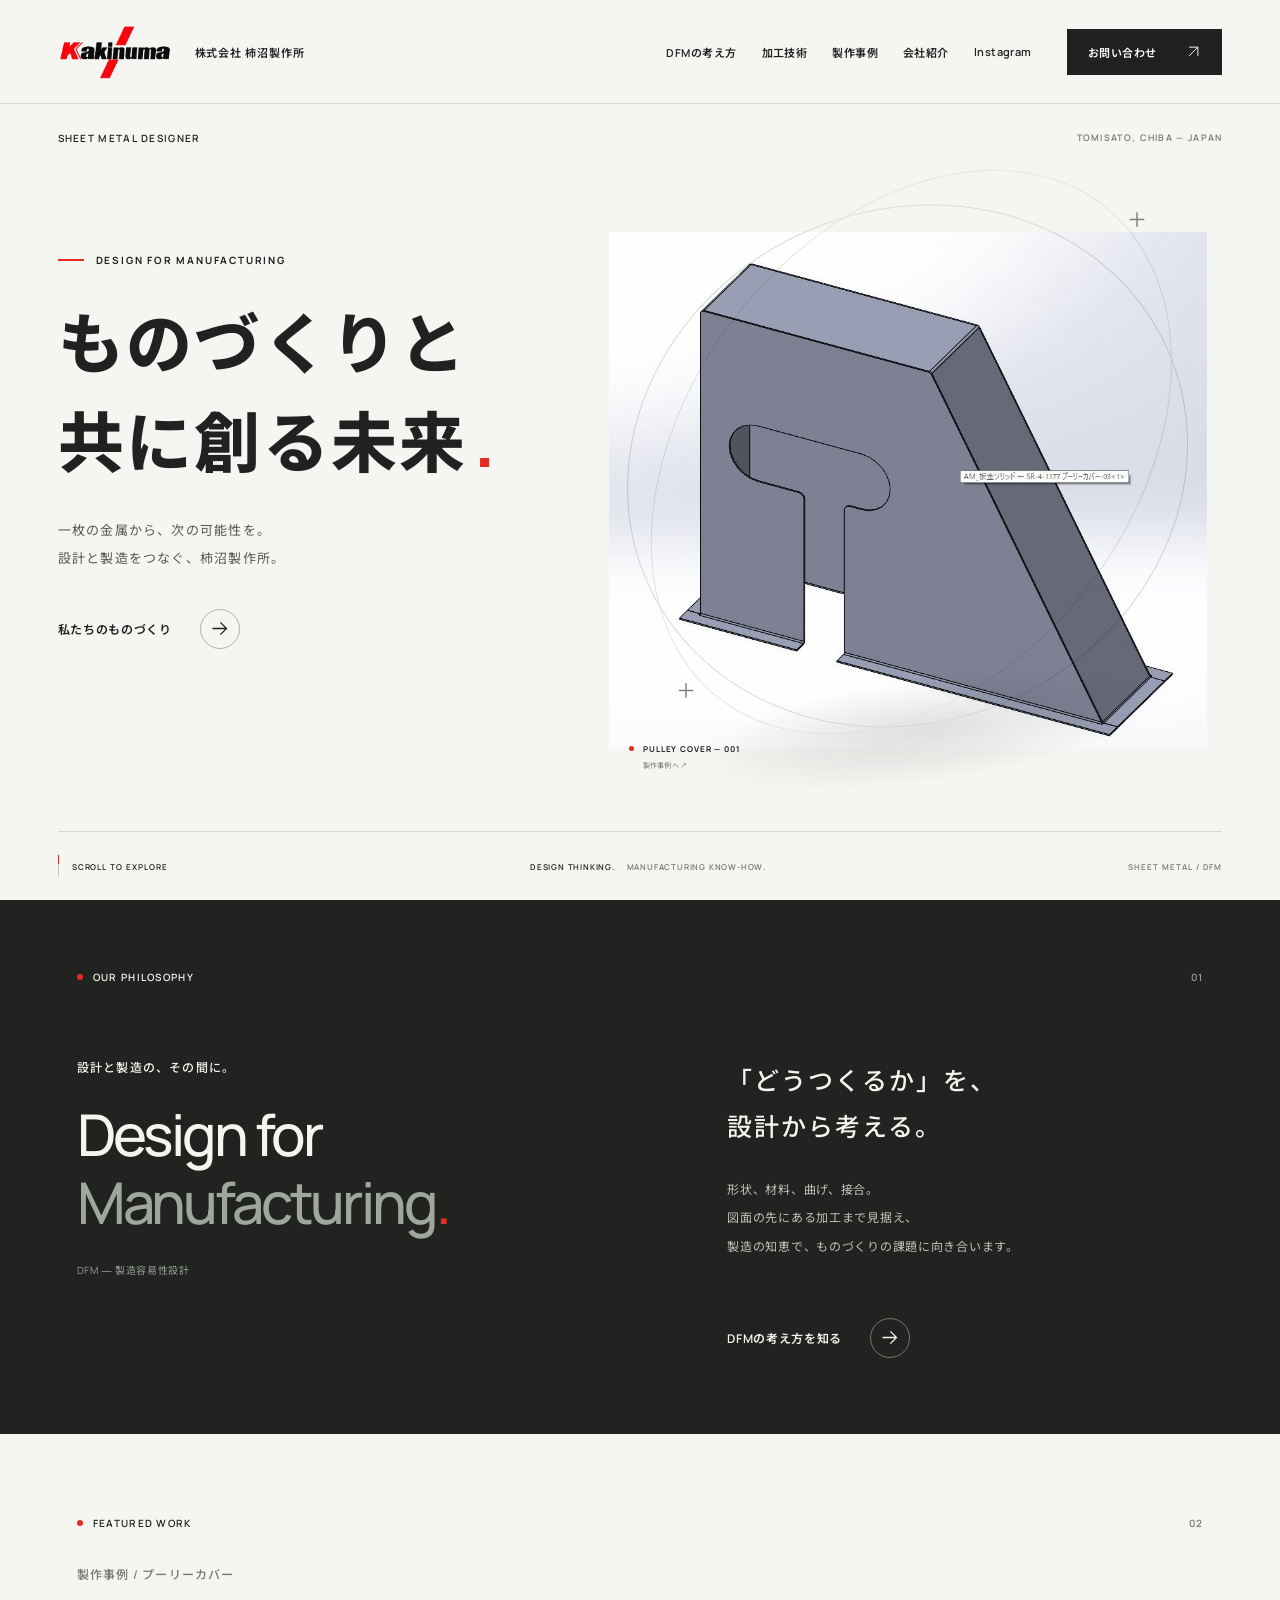
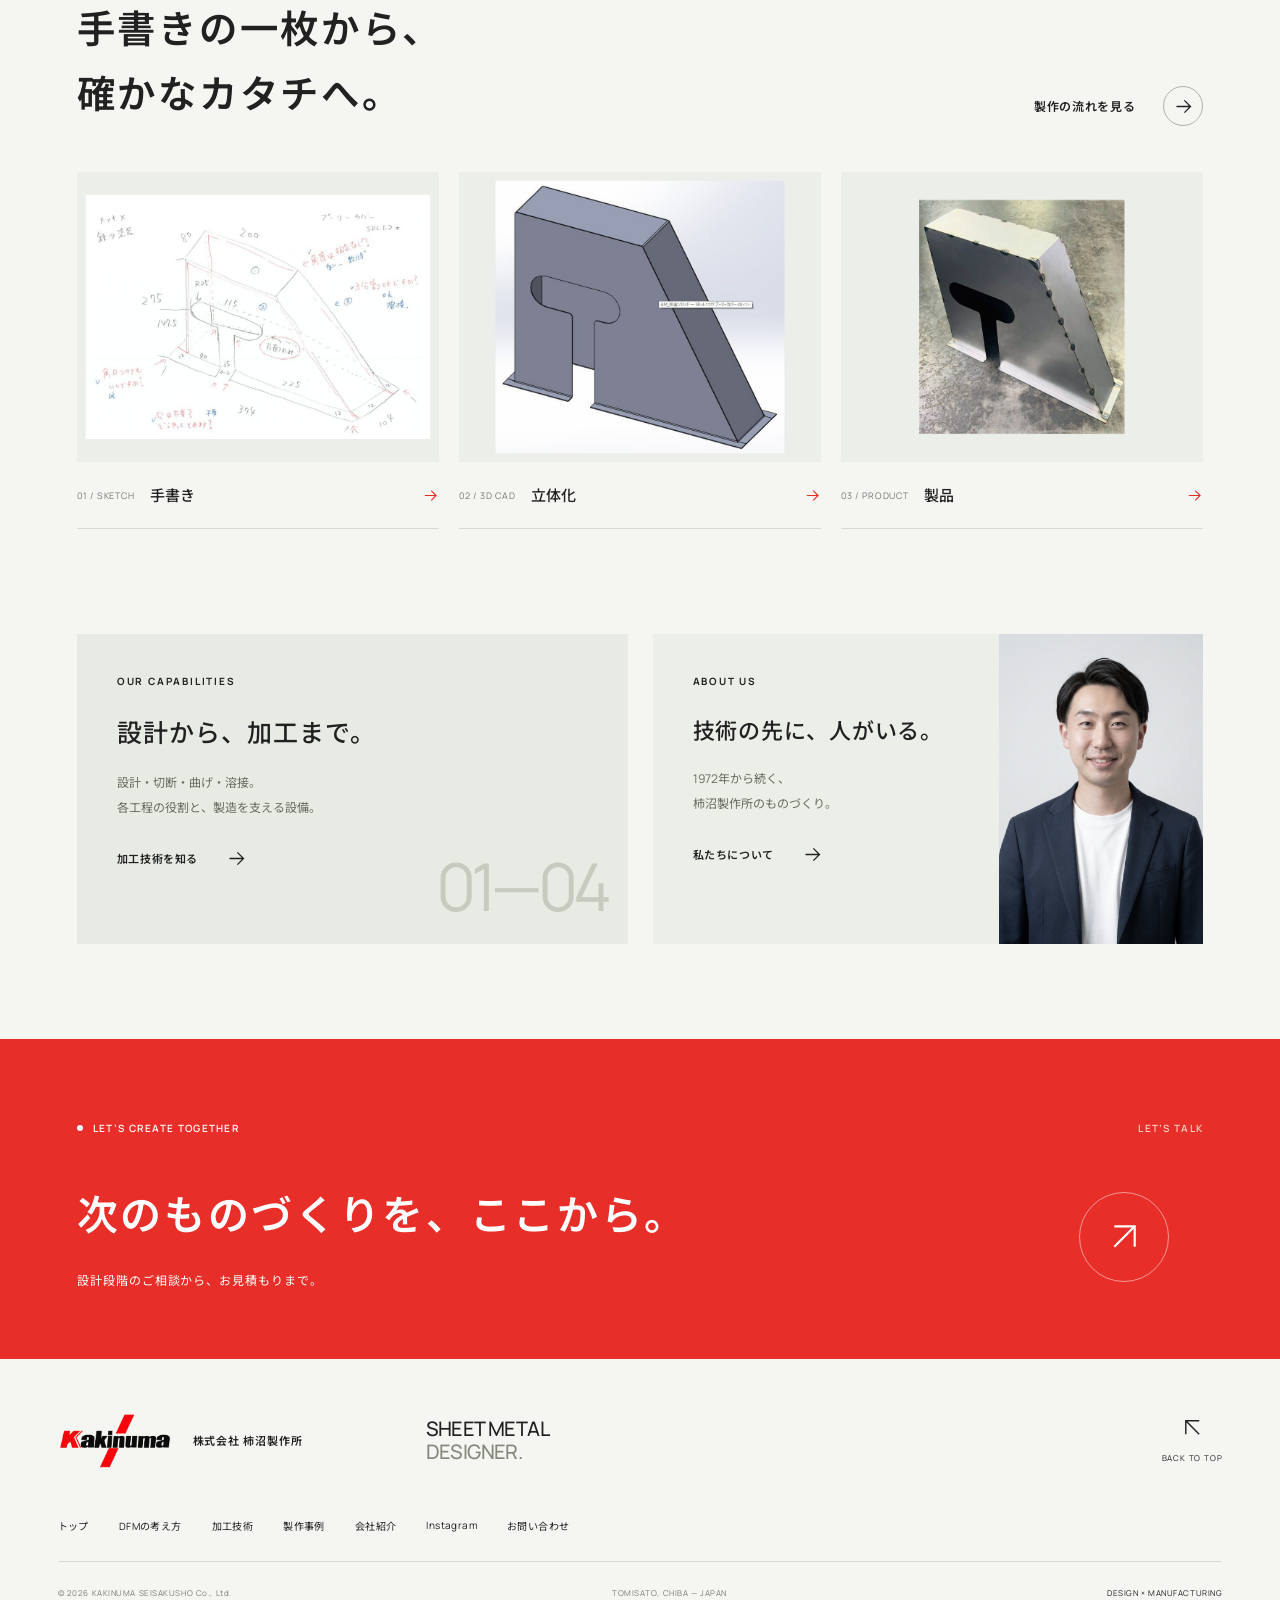
==== index.html @ 83373266 "柿沼製作所 コーポレートサイト 初版（kakinumass.com） Co-Authored-By: Claude Sonnet 5.5 <noreply@anthropic.com>" ====
<!DOCTYPE html><html lang="ja"><head><meta charset="UTF-8"/><meta name="viewport" content="width=device-width, initial-scale=1.0"/><meta name="theme-color" content="#f5f5f2"/><title>株式会社柿沼製作所 | Sheet Metal Designer</title><meta name="description" content="ものづくりと共に創る未来。設計と製造をつなぐ、千葉県富里市の柿沼製作所。DFMの考え方から加工技術、プーリーカバーの製作事例まで。"/><meta property="og:title" content="株式会社柿沼製作所 | Sheet Metal Designer"/><meta property="og:description" content="ものづくりと共に創る未来。設計と製造をつなぐ、千葉県富里市の柿沼製作所。DFMの考え方から加工技術、プーリーカバーの製作事例まで。"/><meta property="og:type" content="website"/><meta property="og:locale" content="ja_JP"/><link rel="icon" type="image/svg+xml" href="/static/favicon.svg"/><link rel="preconnect" href="https://fonts.googleapis.com"/><link rel="preconnect" href="https://fonts.gstatic.com" crossorigin="anonymous"/><link href="https://fonts.googleapis.com/css2?family=Manrope:wght@400;500;600;700;800&amp;family=Noto+Sans+JP:wght@400;500;600;700;800;900&amp;display=swap" rel="stylesheet"/><link href="/static/style.css" rel="stylesheet"/><link rel="canonical" href="https://kakinumass.com/"/><meta property="og:url" content="https://kakinumass.com/"/><meta property="og:image" content="https://kakinumass.com/static/pulley-product-card.jpg"/><meta property="og:site_name" content="株式会社柿沼製作所"/><script type="application/ld+json">{"@context":"https://schema.org","@type":"Organization","name":"株式会社柿沼製作所","url":"https://kakinumass.com/","logo":"https://kakinumass.com/static/kakinuma-logo.png","foundingDate":"1972-09","telephone":"+81-476-93-3730","email":"contact@kakinumass.co.jp","address":{"@type":"PostalAddress","postalCode":"286-0212","addressRegion":"千葉県","addressLocality":"富里市","streetAddress":"十倉302-42","addressCountry":"JP"},"sameAs":["https://www.instagram.com/kakinumass/"]}</script></head><body><a class="skip-link" href="#main">本文へスキップ</a><header id="site-header" class="site-header"><a href="/" class="brand" aria-label="柿沼製作所 トップ"><img src="/static/kakinuma-logo.png" alt="Kakinuma" width="717" height="348"/><span>株式会社 柿沼製作所</span></a><nav id="main-navigation" aria-label="メインナビゲーション"><a href="/dfm">DFMの考え方</a><a href="/technology">加工技術</a><a href="/works">製作事例</a><a href="/about">会社紹介</a><a href="/instagram">Instagram</a><a href="/contact" class="nav-contact">お問い合わせ<svg viewBox="0 0 24 24" fill="none" aria-hidden="true"><path d="M5 19 19 5M5 5h14v14" stroke="currentColor" stroke-width="1.5"></path></svg></a></nav><button id="menu-toggle" class="menu-toggle" aria-label="メニューを開く" aria-expanded="false" aria-controls="main-navigation"><span></span><span></span></button></header><main id="main"><section id="hero" class="hero" aria-labelledby="hero-title"><div class="hero-topline"><span>SHEET METAL DESIGNER</span><span>TOMISATO, CHIBA — JAPAN</span></div><div class="hero-copy"><p class="eyebrow"><span class="red-line"></span>DESIGN FOR MANUFACTURING</p><h1 id="hero-title">ものづくりと<br/>共に創る<span class="future-word">未来<span class="red-period">.</span></span></h1><p class="hero-description">一枚の金属から、次の可能性を。<br/>設計と製造をつなぐ、柿沼製作所。</p><a class="text-link" href="/dfm">私たちのものづくり<span class="circle-arrow"><svg viewBox="0 0 24 24" fill="none" aria-hidden="true"><path d="M4 12h16M13 5l7 7-7 7" stroke="currentColor" stroke-width="1.5"></path></svg></span></a></div><div id="sculpture-stage" class="sculpture-stage pulley-stage"><div class="orbit orbit-one"></div><div class="orbit orbit-two"></div><span class="technical-mark mark-top">＋</span><span class="technical-mark mark-bottom">＋</span><div class="sculpture-fallback" aria-hidden="true"><img src="/static/pulley-cad.jpg" alt=""/></div><div id="metal-canvas" role="img" aria-label="提供されたプーリーカバーの資料をもとに形状を再現したWeb表示用3Dモデル。製造用CADではありません。"></div><a href="/works" class="model-label"><span class="red-dot"></span><span>PULLEY COVER — 001<br/><small>製作事例へ ↗</small></span></a><div class="model-controls" role="group" aria-label="モデルの表示切り替え"><button type="button" id="view-auto" class="active" aria-pressed="true" aria-label="スクロール連動表示に戻す">AUTO</button><button type="button" id="view-form" class="active" aria-pressed="true">FORM</button><button type="button" id="view-structure" aria-pressed="false">STRUCTURE</button><button type="button" id="motion-toggle" aria-label="アニメーションを停止" aria-pressed="false">Ⅱ</button></div></div><div class="hero-bottom"><a href="#philosophy" class="scroll-cue"><span class="scroll-line"></span>SCROLL TO EXPLORE</a><p>DESIGN THINKING. <span>MANUFACTURING KNOW-HOW.</span></p><span class="hero-index">SHEET METAL / DFM</span></div></section><section id="philosophy" class="philosophy section-space home-philosophy"><p class="section-label"><span class="red-dot"></span>OUR PHILOSOPHY<span class="section-number">01</span></p><div class="philosophy-grid"><div><p class="section-kicker">設計と製造の、その間に。</p><h2>Design for<br/><span>Manufacturing</span><span class="red-period">.</span></h2><p class="dfm-caption">DFM ― 製造容易性設計</p></div><div class="philosophy-copy"><h3>「どうつくるか」を、<br/>設計から考える。</h3><p>形状、材料、曲げ、接合。<br/>図面の先にある加工まで見据え、<br/>製造の知恵で、ものづくりの課題に向き合います。</p><a class="text-link" href="/dfm">DFMの考え方を知る<span class="circle-arrow"><svg viewBox="0 0 24 24" fill="none" aria-hidden="true"><path d="M4 12h16M13 5l7 7-7 7" stroke="currentColor" stroke-width="1.5"></path></svg></span></a></div></div></section><section class="section-space home-case"><p class="section-label"><span class="red-dot"></span>FEATURED WORK<span class="section-number">02</span></p><div class="section-heading"><div><p class="section-kicker">製作事例 / プーリーカバー</p><h2>手書きの一枚から、<br/>確かなカタチへ。</h2></div><a class="text-link" href="/works">製作の流れを見る<span class="circle-arrow"><svg viewBox="0 0 24 24" fill="none" aria-hidden="true"><path d="M4 12h16M13 5l7 7-7 7" stroke="currentColor" stroke-width="1.5"></path></svg></span></a></div><a href="/works" class="case-triptych" aria-label="プーリーカバーの製作事例を見る"><figure><div class="triptych-image sketch"><img src="/static/pulley-sketch-card.jpg" alt="プーリーカバーの手書き・全体像" width="1000" height="800" loading="lazy"/></div><figcaption><span>01 / SKETCH</span><strong>手書き</strong><svg viewBox="0 0 24 24" fill="none" aria-hidden="true"><path d="M4 12h16M13 5l7 7-7 7" stroke="currentColor" stroke-width="1.5"></path></svg></figcaption></figure><figure><div class="triptych-image cad"><img src="/static/pulley-cad-card.jpg" alt="プーリーカバーの立体化・全体像" width="1000" height="800" loading="lazy"/></div><figcaption><span>02 / 3D CAD</span><strong>立体化</strong><svg viewBox="0 0 24 24" fill="none" aria-hidden="true"><path d="M4 12h16M13 5l7 7-7 7" stroke="currentColor" stroke-width="1.5"></path></svg></figcaption></figure><figure><div class="triptych-image product"><img src="/static/pulley-product-card.jpg" alt="プーリーカバーの製品・全体像" width="1000" height="800" loading="lazy"/></div><figcaption><span>03 / PRODUCT</span><strong>製品</strong><svg viewBox="0 0 24 24" fill="none" aria-hidden="true"><path d="M4 12h16M13 5l7 7-7 7" stroke="currentColor" stroke-width="1.5"></path></svg></figcaption></figure></a></section><section class="home-directory section-space"><a href="/technology" class="directory-card"><p class="eyebrow">OUR CAPABILITIES</p><h2>設計から、加工まで。</h2><p>設計・切断・曲げ・溶接。<br/>各工程の役割と、製造を支える設備。</p><span class="text-link">加工技術を知る<svg viewBox="0 0 24 24" fill="none" aria-hidden="true"><path d="M4 12h16M13 5l7 7-7 7" stroke="currentColor" stroke-width="1.5"></path></svg></span><span class="directory-number">01—04</span></a><a href="/about" class="directory-card company-directory"><div><p class="eyebrow">ABOUT US</p><h2>技術の先に、人がいる。</h2><p>1972年から続く、<br/>柿沼製作所のものづくり。</p><span class="text-link">私たちについて<svg viewBox="0 0 24 24" fill="none" aria-hidden="true"><path d="M4 12h16M13 5l7 7-7 7" stroke="currentColor" stroke-width="1.5"></path></svg></span></div><img src="/static/president.jpg" alt="代表取締役 柿沼一成" loading="lazy"/></a></section><section class="contact compact-contact section-space"><p class="section-label"><span class="red-dot"></span>LET’S CREATE TOGETHER<span class="section-number">LET’S TALK</span></p><div class="contact-heading"><div><h2>次のものづくりを、ここから。</h2><p>設計段階のご相談から、お見積もりまで。</p></div><a href="/contact" class="contact-arrow" aria-label="お問い合わせページへ"><svg viewBox="0 0 24 24" fill="none" aria-hidden="true"><path d="M5 19 19 5M5 5h14v14" stroke="currentColor" stroke-width="1.5"></path></svg></a></div></section></main><footer class="site-footer"><div class="footer-top"><a href="/" class="brand footer-brand" aria-label="柿沼製作所 トップ"><img src="/static/kakinuma-logo.png" alt="Kakinuma" width="717" height="348"/><span>株式会社 柿沼製作所</span></a><p>SHEET METAL<br/><strong>DESIGNER.</strong></p><a href="#site-header" class="back-top" aria-label="ページの先頭へ"><svg viewBox="0 0 24 24" fill="none" aria-hidden="true"><path d="M5 19 19 5M5 5h14v14" stroke="currentColor" stroke-width="1.5"></path></svg>BACK TO TOP</a></div><nav class="footer-nav" aria-label="フッターナビゲーション"><a href="/">トップ</a><a href="/dfm">DFMの考え方</a><a href="/technology">加工技術</a><a href="/works">製作事例</a><a href="/about">会社紹介</a><a href="/instagram">Instagram</a><a href="/contact">お問い合わせ</a></nav><div class="footer-bottom"><span>© 2026 KAKINUMA SEISAKUSHO Co., Ltd.</span><span>TOMISATO, CHIBA — JAPAN</span><span>DESIGN × MANUFACTURING</span></div></footer><script src="/static/app.js" defer=""></script><script type="module" src="/static/sculpture.js"></script></body></html>
---- static/style.css ----
/* Kakinuma — design meets manufacturing. Shared styles and page layouts. */
:root{--paper:#f5f5f2;--ink:#202120;--muted:#757773;--red:#e62b25;--line:#d8d9d4;--font-en:'Manrope',Arial,sans-serif;--font-jp:'Noto Sans JP',sans-serif}*{box-sizing:border-box}html{scroll-behavior:smooth;scroll-padding-top:104px}body{margin:0;background:var(--paper);color:var(--ink);font-family:var(--font-en),var(--font-jp);-webkit-font-smoothing:antialiased}button,a{-webkit-tap-highlight-color:transparent}a{color:inherit;text-decoration:none}button{font:inherit;color:inherit;cursor:pointer}button:focus-visible,a:focus-visible{outline:2px solid var(--red);outline-offset:6px}button{border:0;background:none}svg{display:block}p,h1,h2,h3{margin:0}img{display:block;max-width:100%}::selection{background:var(--red);color:white}.skip-link{position:fixed;top:-70px;left:20px;padding:15px;background:var(--ink);color:white;z-index:100}.skip-link:focus{top:10px}.site-header{height:104px;padding:0 4.5%;display:flex;align-items:center;justify-content:space-between;border-bottom:1px solid var(--line);position:relative;z-index:20;background:var(--paper)}.brand{display:flex;align-items:center;gap:22px}.brand img{width:115px;height:62px;object-fit:contain}.brand>span{font-family:var(--font-jp);font-size:11px;font-weight:600;letter-spacing:.08em}.site-header nav{display:flex;align-items:center;gap:32px}.site-header nav>a{font-size:11px;font-weight:600;letter-spacing:.04em;transition:color .2s}.site-header nav>a:hover{color:var(--red)}.site-header nav .nav-contact{display:flex;align-items:center;gap:30px;background:var(--ink);color:white;padding:15px 21px;margin-left:10px}.nav-contact svg{width:15px}.site-header nav .nav-contact:hover{background:var(--red);color:white}.menu-toggle{display:none}.hero{overflow:clip;min-height:740px;height:calc(100svh - 104px);max-height:1050px;position:relative;margin:0 4.5%;isolation:isolate}.hero-topline{display:flex;justify-content:space-between;padding-top:27px;font-size:10px;font-weight:600;letter-spacing:.13em;position:relative;z-index:2}.hero-topline span:last-child{font-size:9px;color:var(--muted)}.hero-copy{position:relative;z-index:3;padding-top:108px;pointer-events:none;width:60%}.hero-copy a{pointer-events:auto}.eyebrow{font-size:10px;letter-spacing:.18em;font-weight:700;display:flex;align-items:center;gap:12px}.red-line{display:block;width:26px;height:2px;background:var(--red)}h1{font-family:var(--font-jp);font-size:clamp(43px,5.15vw,83px);font-weight:800;letter-spacing:.035em;line-height:1.5;margin:24px 0 24px;white-space:nowrap}.red-period{color:var(--red)}h1 .red-period{margin-left:7px;font-family:var(--font-en)}.hero-description{font-size:13px;line-height:2.2;letter-spacing:.095em;color:#555853}.text-link{display:inline-flex;align-items:center;gap:28px;font-size:12px;font-weight:600;letter-spacing:.055em;margin-top:36px}.text-link svg{width:21px;transition:transform .3s}.text-link:hover svg{transform:translateX(4px)}.circle-arrow{width:40px;height:40px;border:1px solid #afb1ab;border-radius:50%;display:grid;place-items:center;transition:background .3s,color .3s}.text-link:hover .circle-arrow{background:var(--ink);color:white}.sculpture-stage{position:absolute;right:-1.5%;top:28px;width:57%;height:calc(100% - 85px);z-index:1}.sculpture-stage:after{content:'';position:absolute;background:radial-gradient(ellipse,#686e6b30,transparent 66%);width:75%;height:16%;bottom:8%;left:16%;transform:rotate(-8deg);z-index:-1}.orbit{position:absolute;border:1px solid #dadcd6;border-radius:50%;width:86%;height:72%;top:11%;left:7%;transform:rotate(-25deg);pointer-events:none}.orbit-two{width:67%;height:88%;top:1%;left:17%;transform:rotate(38deg);border-color:#e5e6e0}.technical-mark{font-size:20px;line-height:1;color:#777c74;position:absolute;font-weight:400}.mark-top{top:11%;right:14%}.mark-bottom{bottom:13%;left:15%}.sculpture-fallback{position:absolute;inset:8% 0 8%;transition:opacity .5s}.sculpture-fallback svg{width:100%;height:100%;filter:drop-shadow(6px 18px 12px #41484320)}.webgl-ready .sculpture-fallback{opacity:0}.wireframe-fallback .sculpture-fallback path{fill:transparent;stroke:#697575;stroke-width:1.2}#metal-canvas{position:absolute;inset:0;cursor:grab}#metal-canvas canvas{width:100%;height:100%;display:block;touch-action:pan-y}.model-label{position:absolute;bottom:7.5%;left:12%;display:flex;align-items:flex-start;gap:9px;font-size:8px;font-weight:700;letter-spacing:.11em;pointer-events:none}.model-label .red-dot{margin-top:3px;width:5px;height:5px}.model-label small{display:inline-block;font-size:7px;font-weight:400;margin-top:6px;letter-spacing:.08em;color:var(--muted)}.red-dot{display:inline-block;width:6px;height:6px;border-radius:50%;background:var(--red);flex-shrink:0}.model-controls{position:absolute;bottom:6%;right:5%;display:flex;border:1px solid #d5d8d0;background:#f5f5f2d9;padding:4px;gap:2px}.model-controls button{font-size:8px;letter-spacing:.08em;padding:8px 10px;min-height:32px}.model-controls button.active{background:var(--ink);color:white}.model-controls #motion-toggle{font-size:12px;padding:5px 11px;border-left:1px solid var(--line);min-width:34px}.hero-bottom{display:flex;justify-content:space-between;align-items:center;border-top:1px solid var(--line);position:absolute;bottom:0;left:0;right:0;height:69px;font-size:8px;letter-spacing:.12em;font-weight:600}.scroll-cue{display:flex;gap:13px;align-items:center}.scroll-line{height:22px;width:1px;background:#c4c6bf;position:relative;overflow:hidden}.scroll-line:after{content:'';width:1px;height:9px;background:var(--red);position:absolute;animation:scrollDown 2s infinite}.hero-bottom p{letter-spacing:.1em}.hero-bottom p span{color:var(--muted);margin-left:9px}.hero-index{color:var(--muted)}.section-space{padding:82px 6% 95px}.section-label{font-size:10px;font-weight:600;letter-spacing:.13em;display:flex;align-items:center;gap:10px}.section-number{margin-left:auto;color:var(--muted);font-size:10px}.philosophy{background:#212321;color:#f5f5f0;padding-top:70px;padding-bottom:76px}.philosophy .section-number{color:#999d94}.philosophy-grid{display:grid;grid-template-columns:1.13fr 1fr;gap:10%;margin:74px 0 78px}.section-kicker{font-size:12px;letter-spacing:.1em;font-weight:500}.philosophy h2{font-size:clamp(38px,4.5vw,73px);font-weight:500;letter-spacing:-.055em;line-height:1.18;margin:25px 0}.philosophy h2>span:not(.red-period){color:#a0a69c}.dfm-caption{font-size:10px;letter-spacing:.07em;color:#989e96;margin-top:24px}.philosophy-copy h3{font-size:25px;line-height:1.85;letter-spacing:.08em;font-weight:500;margin:0 0 25px}.philosophy-copy p{color:#c0c4bb;font-size:12px;line-height:2.4;letter-spacing:.06em;margin-bottom:20px}.light-link{margin-top:7px;gap:45px}.principles{display:grid;grid-template-columns:repeat(3,1fr);border-top:1px solid #4a4d46;padding-top:31px}.principles article{padding:0 0 0 9%;border-left:1px solid #4a4d46;position:relative}.principles article:first-child{padding-left:0;border-left:0}.principle-number{font-size:9px;color:#a0a69c;letter-spacing:.09em}.principles h3{font-size:16px;font-weight:500;letter-spacing:.07em;margin:18px 0 15px}.principles p{font-size:11px;line-height:2;color:#adb4a7;letter-spacing:.055em}.section-heading{display:flex;justify-content:space-between;align-items:flex-end;margin:46px 0 46px}.section-heading h2,.about-copy h2{font-size:clamp(28px,3vw,43px);line-height:1.7;letter-spacing:.07em;font-weight:600}.section-heading>p{font-size:12px;line-height:2.3;color:#696d65;letter-spacing:.055em;min-width:28%}.capabilities-grid{display:grid;grid-template-columns:repeat(4,1fr);gap:13px}.capability-card{text-align:left;display:flex;flex-direction:column;background:#ebece7;padding:22px;transition:background .3s,transform .3s;width:100%}.capability-card:hover{background:#e0e3db;transform:translateY(-7px)}.card-top{display:flex;align-items:center;justify-content:space-between;font-size:9px;letter-spacing:.08em;font-weight:600;gap:5px}.card-top svg{width:19px;transition:transform .3s}.capability-card:hover .card-top svg{transform:translate(3px,-3px);color:var(--red)}.process-art{aspect-ratio:1.13;display:grid;place-items:center}.process-art svg{width:100%;height:100%;transition:transform .5s}.capability-card:hover .process-art svg{transform:rotate(-5deg) scale(1.05)}.design-art{color:#7e8581}.card-bottom{display:flex;flex-direction:column;border-top:1px solid #cfd3c8;padding-top:20px}.card-bottom strong{font-size:19px;font-weight:600;letter-spacing:.07em}.card-bottom>span{font-size:10px;letter-spacing:.02em;margin:12px 0 18px;line-height:1.8}.card-bottom small{font-size:8px;color:#6e7469;letter-spacing:.09em}.capabilities-note{margin-top:24px;display:flex;align-items:center;gap:20px;font-size:9px;line-height:1.8;color:#71766b}.capabilities-note>span{font-size:8px;letter-spacing:.06em;color:var(--ink);margin-right:auto}.capabilities-note small{font-size:8px}.about{border-top:1px solid var(--line)}.about-grid{display:grid;grid-template-columns:1fr 1fr;gap:11%;margin-top:54px;align-items:center}.president-image{position:relative;background:#e3e6e4;overflow:hidden;aspect-ratio:.88}.president-image img{width:100%;height:100%;object-fit:cover;object-position:50% 25%;transition:transform 1s;filter:saturate(.7)}.president-image:hover img{transform:scale(1.025)}.portrait-tag{position:absolute;left:22px;bottom:24px;color:#fff;font-size:8px;letter-spacing:.18em;writing-mode:vertical-rl;transform:rotate(180deg)}.about-copy .section-kicker{color:#72766d;font-size:11px}.about-copy h2{font-size:clamp(24px,2.5vw,35px);margin:23px 0 28px}.about-copy>p:not(.section-kicker):not(.draft-note){font-size:12px;line-height:2.35;letter-spacing:.045em;color:#62685e;margin-bottom:20px}.president-signature{margin-top:32px}.president-signature>span{font-size:10px;color:#686e62}.president-signature strong{display:flex;align-items:center;gap:22px;font-size:23px;font-weight:500;letter-spacing:.12em;margin-top:12px}.president-signature small{font-size:8px;font-weight:500;letter-spacing:.08em;color:#757c6d}.about-copy .draft-note{font-size:8px;line-height:1.8;color:#7a8171;margin-top:20px}.company-toggle{display:flex;justify-content:space-between;width:100%;margin-top:27px;border-bottom:1px solid #bfc5b8;padding:0 0 17px}.plus-icon{font-size:23px;font-weight:400;line-height:1}.company-details{padding-top:50px}.company-details[hidden]{display:none}.company-details dl{margin:0}.company-details dl>div{display:grid;grid-template-columns:30% 1fr;border-bottom:1px solid var(--line);padding:20px;font-size:13px}.company-details dt{color:var(--muted)}.company-details dd{margin:0}.company-details a{display:inline-flex;gap:15px;align-items:center}.company-details a svg{width:14px}.company-details>p{font-size:10px;color:var(--muted);margin-top:20px}.contact{background:#e82e28;color:#fff;padding-bottom:66px}.contact .red-dot{background:white}.contact .section-number{color:#ffd0c8}.contact-heading{display:flex;justify-content:space-between;align-items:center;margin:46px 0 45px}.contact h2{font-size:clamp(36px,4.5vw,66px);font-weight:600;letter-spacing:.065em;line-height:1.65}.contact-arrow{width:125px;height:125px;border:1px solid #ffffff80;border-radius:50%;display:grid;place-items:center;margin-right:3%;transition:background .3s,color .3s,transform .3s}.contact-arrow svg{width:50px}.contact-arrow:hover{background:white;color:var(--red);transform:rotate(5deg)}.contact-bottom{border-top:1px solid #ffffff50;display:flex;justify-content:space-between;align-items:center;padding-top:30px}.contact-bottom>p{font-size:12px;line-height:2.2;letter-spacing:.07em}.contact-links{display:flex;flex-direction:column;gap:20px;width:34%;min-width:260px}.contact-links a{font-size:12px;display:flex;justify-content:space-between;align-items:center;gap:20px}.contact-links a:hover{text-decoration:underline;text-underline-offset:5px}.contact-links a svg{width:18px}.site-footer{padding:50px 4.5% 25px}.footer-top{display:flex;align-items:center;justify-content:space-between;gap:30px;padding-bottom:47px}.footer-brand{gap:20px}.footer-top>p{font-size:20px;letter-spacing:-.03em;font-weight:500;line-height:1.15;margin-right:auto;margin-left:8%}.footer-top>p strong{font-weight:500;color:#84897c}.back-top{font-size:8px;letter-spacing:.1em;display:flex;flex-direction:column;align-items:center;gap:13px}.back-top svg{width:23px;transform:rotate(-90deg)}.footer-bottom{display:flex;justify-content:space-between;font-size:8px;letter-spacing:.07em;border-top:1px solid var(--line);padding-top:25px;color:#777e6f}.footer-bottom span:last-child{color:var(--ink)}dialog{border:none;background:var(--paper);padding:58px;max-width:600px;width:calc(100% - 36px);color:var(--ink)}dialog::backdrop{background:#14191499;backdrop-filter:blur(6px)}.dialog-close{position:absolute;right:20px;top:13px;font-size:35px;line-height:1.2;width:40px;height:40px}.dialog-close:hover{color:var(--red)}dialog .eyebrow{color:var(--red)}dialog h2{font-size:30px;letter-spacing:.07em;margin:20px 0}#dialog-body{font-size:14px;line-height:2.2;color:#5a6253}#dialog-equipment{font-size:11px;line-height:1.8;padding:18px 0;border-top:1px solid var(--line);margin-top:30px;color:#717967}.dialog-contact{display:flex;align-items:center;justify-content:space-between;background:var(--ink);color:white;padding:17px 21px;font-size:12px;gap:20px}.dialog-contact svg{width:19px}.dialog-contact:hover{background:var(--red)}body.dialog-open{overflow:hidden}.js-ready .reveal{opacity:0;transform:translateY(20px);transition:opacity .8s ease,transform .8s cubic-bezier(.2,.65,.3,1)}.js-ready .reveal.visible{opacity:1;transform:translateY(0)}.js-ready .capability-card.visible:hover{transform:translateY(-7px)}@keyframes scrollDown{from{transform:translateY(-10px)}to{transform:translateY(30px)}}
@media(min-width:1600px){.hero-copy{padding-top:140px}.hero{min-height:820px}.site-header{padding-inline:6%}.hero{margin-inline:6%}.section-space{padding-inline:max(6%,calc((100vw - 1440px)/2))}}
@media(max-width:1100px){.site-header nav{gap:21px}.brand{gap:12px}.brand>span{font-size:10px}.site-header nav>a{font-size:10px}.site-header nav .nav-contact{gap:15px;padding:14px 16px;margin-left:0}.hero{min-height:660px}.hero-copy{padding-top:96px}.sculpture-stage{width:59%;right:-4%}.hero h1{font-size:5.35vw}.model-controls{right:7%}.hero-bottom p{font-size:7px}.philosophy-grid{gap:6%}.capability-card{padding:17px}.card-top{font-size:8px}.card-bottom strong{font-size:17px}.card-bottom>span{font-size:9px}.capabilities-note{flex-wrap:wrap;gap:10px}.capabilities-note small{flex-basis:100%;text-align:right}.about-grid{gap:7%}.about-copy h2{font-size:27px}.about-copy>p:not(.section-kicker):not(.draft-note){font-size:11px}.footer-brand{flex-direction:column;align-items:flex-start;gap:9px}}
@media(max-width:760px){html{scroll-padding-top:24px}.site-header{height:82px;padding-inline:6%}.brand img{width:98px;height:53px}.brand>span{font-size:9px}.menu-toggle{display:flex;flex-direction:column;justify-content:center;gap:7px;width:44px;height:44px;padding:10px;z-index:2}.menu-toggle span{height:1px;background:var(--ink);width:24px;transition:transform .3s}.menu-toggle[aria-expanded=true] span:first-child{transform:translateY(4px) rotate(45deg)}.menu-toggle[aria-expanded=true] span:last-child{transform:translateY(-4px) rotate(-45deg)}.site-header nav{display:none;position:absolute;left:0;right:0;top:81px;background:var(--paper);padding:26px 6% 35px;border-bottom:1px solid var(--line);box-shadow:0 20px 30px #1720150c}.site-header nav.open{display:flex;flex-direction:column;align-items:stretch;gap:0}.site-header nav>a{padding:20px 0;font-size:13px;border-bottom:1px solid var(--line)}.site-header nav .nav-contact{margin-top:20px;justify-content:space-between;padding:18px}.hero{height:auto;min-height:920px;margin-inline:6%;max-height:none}.hero-topline{padding-top:22px;font-size:8px}.hero-topline span:last-child{font-size:6px;letter-spacing:.07em}.hero-copy{padding-top:58px;width:100%}.eyebrow{font-size:8px;letter-spacing:.1em}.hero h1{font-size:clamp(35px,8.4vw,62px);line-height:1.5;letter-spacing:.03em;margin:20px 0 19px}.hero-description{font-size:11px;line-height:2.1}.hero-copy .text-link{font-size:10px;margin-top:24px;gap:18px}.circle-arrow{width:32px;height:32px}.circle-arrow svg{width:17px}.sculpture-stage{width:100%;height:450px;top:420px;right:0;overflow:hidden}.sculpture-fallback{inset:0 7% 4%}.orbit{width:83%;left:7%;height:76%;top:5%}.orbit-two{width:60%;left:20%;height:88%;top:0}.model-label{left:0;bottom:9%;font-size:7px}.model-label small{font-size:6px}.model-controls{right:0;bottom:7%}.model-controls button{font-size:7px;padding:7px 8px}.hero-bottom{height:57px;font-size:7px}.hero-bottom p{display:none}.section-space{padding:52px 6% 60px}.section-label{font-size:9px}.philosophy-grid{grid-template-columns:1fr;gap:40px;margin:44px 0 45px}.section-kicker{font-size:11px}.philosophy h2{font-size:clamp(40px,9.5vw,68px);margin:20px 0;letter-spacing:-.05em}.dfm-caption{font-size:9px;margin-top:18px}.philosophy-copy h3{font-size:23px;margin-bottom:20px}.philosophy-copy p{font-size:11px;line-height:2.4}.light-link{font-size:11px;margin-top:6px}.principles{padding-top:0;grid-template-columns:1fr}.principles article,.principles article:first-child{border-left:0;border-bottom:1px solid #454b40;padding:24px 0 24px 47px}.principle-number{position:absolute;top:28px;left:0}.principles h3{font-size:15px;margin:0 0 11px}.principles p{font-size:10px}.principles p br{display:none}.section-heading{display:block;margin:36px 0 30px}.section-heading h2{font-size:29px}.section-heading>p{margin-top:20px;font-size:11px;line-height:2}.section-heading>p br{display:none}.capabilities-grid{grid-template-columns:1fr 1fr;gap:10px}.capability-card{padding:15px 13px}.card-top{font-size:7px;letter-spacing:.035em}.card-top svg{width:15px}.process-art{aspect-ratio:1.08}.card-bottom{padding-top:17px}.card-bottom strong{font-size:17px}.card-bottom>span{font-size:9px;line-height:1.7;margin:9px 0 14px}.card-bottom small{font-size:7px;letter-spacing:.01em}.capabilities-note{margin-top:17px;font-size:8px;gap:6px;flex-direction:column;align-items:flex-start}.capabilities-note small{text-align:left;font-size:7px}.capabilities-note>span{margin-bottom:4px}.about-grid{grid-template-columns:1fr;gap:34px;margin-top:35px}.president-image{aspect-ratio:.98;width:100%}.president-image img{object-position:center 26%}.about-copy h2{font-size:28px;line-height:1.75;margin-top:17px}.about-copy>p:not(.section-kicker):not(.draft-note){font-size:12px}.president-signature{margin-top:27px}.president-signature strong{font-size:24px}.company-details dl>div{grid-template-columns:1fr;gap:12px;padding:18px 0;font-size:12px}.company-details>p{font-size:9px;line-height:1.9}.contact-heading{margin:32px 0;gap:15px}.contact h2{font-size:clamp(26px,6.7vw,47px)}.contact-arrow{width:62px;height:62px;flex-shrink:0;margin:0}.contact-arrow svg{width:26px}.contact-bottom{flex-direction:column;align-items:flex-start;gap:30px;padding-top:24px}.contact-bottom>p{font-size:11px}.contact-links{width:100%;gap:20px}.contact-links a{font-size:11px}.site-footer{padding:30px 6% 22px}.footer-top{padding-bottom:30px;gap:15px;flex-wrap:wrap}.footer-brand{gap:5px}.footer-brand img{width:100px;height:55px}.footer-brand>span{font-size:8px}.footer-top>p{font-size:16px;margin:0 0 0 auto}.back-top{width:100%;flex-direction:row;justify-content:flex-end;margin-top:15px;font-size:7px;gap:10px}.back-top svg{width:17px}.footer-bottom{padding-top:18px;font-size:6px;flex-wrap:wrap;gap:12px;line-height:1.6}.footer-bottom span:last-child{display:none}dialog{padding:45px 26px 27px}dialog h2{font-size:26px}#dialog-body{font-size:12px}#dialog-equipment{font-size:10px}.dialog-contact{font-size:11px;padding:16px}}
@media(max-width:370px){.brand>span{font-size:8px}.brand{gap:8px}.hero{min-height:870px}.hero-copy{padding-top:45px}.sculpture-stage{top:390px;height:415px}.card-bottom strong{font-size:15px}.card-bottom>span{font-size:8px}.contact-arrow{width:50px;height:50px}.contact h2{font-size:25px}}
/* Multipage navigation */
.site-header nav{gap:25px}.site-header nav a[aria-current=page]:not(.nav-contact){color:var(--red)}.footer-nav{display:flex;gap:30px;font-size:10px;letter-spacing:.04em;padding:0 0 28px}.footer-nav a:hover{color:var(--red)}
.pulley-stage .sculpture-fallback{inset:14% 5% 18%;display:grid;place-items:center}.pulley-stage .sculpture-fallback img{width:100%;height:100%;object-fit:contain;mix-blend-mode:multiply}.pulley-stage .model-label{pointer-events:auto;bottom:10%;left:8%;line-height:1.5}.pulley-stage .model-label:hover{color:var(--red)}.pulley-stage .model-label small{font-size:7px;letter-spacing:.02em}.pulley-stage .model-controls{bottom:2%;display:none}.pulley-stage.webgl-ready .model-controls{display:flex}.pulley-stage .mark-bottom{bottom:20%}.pulley-stage.wireframe-fallback .sculpture-fallback{filter:grayscale(1)}
.home-philosophy .philosophy-grid{margin-bottom:0}.home-philosophy .circle-arrow{border-color:#73796d}.home-case .section-kicker{margin-bottom:13px;color:var(--muted)}.home-case .section-heading{margin-top:35px}.case-triptych{display:grid;grid-template-columns:repeat(3,minmax(0,1fr));gap:20px}.case-triptych figure{margin:0;min-width:0}.triptych-image{height:265px;background:#eceee9;overflow:hidden;display:grid;place-items:center}.triptych-image img{width:100%;height:100%;object-fit:contain;transition:transform .6s}.triptych-image.product img{object-fit:cover;object-position:center 46%}.case-triptych:hover img{transform:scale(1.035)}.case-triptych figcaption{display:flex;align-items:center;gap:15px;padding:22px 0;border-bottom:1px solid var(--line)}.case-triptych figcaption span{font-size:9px;letter-spacing:.09em;color:var(--muted)}.case-triptych figcaption strong{font-size:15px;font-weight:500}.case-triptych figcaption svg{margin-left:auto;width:17px;color:var(--red)}.home-directory{padding-top:10px;display:grid;grid-template-columns:1fr 1fr;gap:25px}.directory-card{background:#e8ebe3;position:relative;padding:40px;overflow:hidden;min-height:310px}.directory-card h2{font-size:25px;font-weight:500;letter-spacing:.04em;margin:25px 0 20px}.directory-card>p:not(.eyebrow),.directory-card>div>p:not(.eyebrow){font-size:12px;line-height:2.1;color:#666d5f}.directory-number{font-size:66px;position:absolute;bottom:13px;right:20px;color:#c5cbbe;letter-spacing:-.07em;pointer-events:none}.directory-card .text-link{position:relative;z-index:2;font-size:11px;margin-top:27px}.directory-card:hover .text-link{color:var(--red)}.company-directory{padding-right:40%;background:#eceee8}.company-directory>div{position:relative;z-index:1}.company-directory h2{font-size:22px;white-space:nowrap}.company-directory img{position:absolute;right:0;top:0;height:100%;width:37%;object-fit:cover;object-position:50% 25%;filter:saturate(.6)}.compact-contact .contact-heading{margin-bottom:0}.compact-contact h2{font-size:clamp(24px,3.2vw,43px)}.compact-contact .contact-heading p{font-size:12px;line-height:2;margin-top:20px;letter-spacing:.08em}.compact-contact .contact-arrow{height:90px;width:90px}.compact-contact .contact-arrow svg{width:35px}
/* Interior pages */
.page-hero{padding:29px 6% 70px;border-bottom:1px solid var(--line);position:relative;overflow:hidden}.breadcrumb{display:flex;gap:14px;font-size:8px;letter-spacing:.08em;color:var(--muted)}.breadcrumb a:hover{color:var(--red)}.page-title-grid{display:grid;grid-template-columns:1fr auto;align-items:end;gap:35px;margin-top:65px}.page-hero h1{font-size:clamp(35px,4.3vw,64px);font-weight:600;line-height:1.6;white-space:normal;letter-spacing:.06em;margin:23px 0}.page-lead{font-size:12px;line-height:2.3;letter-spacing:.035em;max-width:630px;color:#69715f}.page-number{display:flex;flex-direction:column;font-size:100px;line-height:1;color:#d7dbd1;font-weight:500;letter-spacing:-.065em}.page-number>span{font-size:8px;letter-spacing:.13em;text-align:right;margin-top:15px;color:var(--muted)}.editorial-grid{display:grid;grid-template-columns:1fr 1.12fr;gap:10%;margin-top:55px}.editorial-grid h2,.history-grid>h2{font-size:33px;line-height:1.8;font-weight:500;letter-spacing:.05em}.prose p{font-size:13px;line-height:2.35;letter-spacing:.03em;margin-bottom:23px}.prose p:last-child{margin-bottom:0}.source-note{font-size:10px;line-height:1.9;color:#7b8273;margin-top:25px}.dfm-lenses .section-heading>p{color:#b3baaa}.lenses-grid{display:grid;grid-template-columns:1fr 1fr;border-top:1px solid #51584b}.lenses-grid article{padding:35px 40px 38px 0;border-bottom:1px solid #51584b}.lenses-grid article:nth-child(even){padding-left:40px;padding-right:0;border-left:1px solid #51584b}.lens-index{display:flex;align-items:center;gap:20px;font-size:27px;color:#969f8c}.lens-index>span{font-size:9px;letter-spacing:.13em;color:#c2caba}.lenses-grid h3{font-size:22px;font-weight:500;letter-spacing:.06em;margin:25px 0 15px}.lenses-grid article>p:not(.lens-index){font-size:12px;line-height:2.2;color:#c0c8b7;max-width:440px}.lenses-grid small{display:block;font-size:9px;color:#979f8d;margin-top:25px;letter-spacing:.055em}.dfm-lenses .source-note{color:#acb4a1}.consult-flow{list-style:none;padding:0;margin:0}.consult-flow li{display:flex;gap:45px;border-top:1px solid var(--line);padding:35px 0}.consult-flow li>span{font-size:37px;font-weight:400;line-height:1;color:#a2ac94}.consult-flow h3{font-size:19px;font-weight:500;margin:0 0 13px}.consult-flow p{font-size:12px;line-height:2.2;color:#69715f;max-width:730px}.dfm-case,.related-work{display:grid;grid-template-columns:1fr 1fr;gap:8%;align-items:center;background:#e9ece4}.dfm-case h2,.related-work h2,.access-grid h2,.template-section h2{font-size:32px;font-weight:500;line-height:1.8;letter-spacing:.045em;margin:24px 0}.dfm-case>div>p:not(.eyebrow){font-size:12px;line-height:2.2;color:#606955}.dfm-case>a,.related-work>a{background:white}.dfm-case img,.related-work img{width:100%;height:330px;object-fit:contain;mix-blend-mode:multiply}
/* Technology */
.technology-nav{display:grid;grid-template-columns:repeat(4,1fr);margin:45px 6% 15px}.technology-nav a{position:relative;border-right:1px solid var(--line);padding:10px 25px 15px}.technology-nav a:first-child{padding-left:0}.technology-nav a:last-child{border-right:0}.technology-nav span{font-size:9px;letter-spacing:.08em;color:var(--muted);display:block;margin-bottom:14px}.technology-nav strong{font-size:18px;letter-spacing:.04em;font-weight:500}.technology-nav svg{position:absolute;right:25px;bottom:19px;width:17px;transform:rotate(90deg)}.technology-nav a:hover{color:var(--red)}.technology-grid{display:grid;grid-template-columns:1fr 1.1fr;gap:10%;align-items:center;margin-top:45px}.technology-visual{background:#e9ece4;display:flex;flex-direction:column;align-items:center;padding:35px;min-width:0}.process-drawing{width:100%;max-width:400px;height:300px;color:#687364}.technology-visual>span{font-size:10px;letter-spacing:.12em;margin:15px 0;color:#77806e}.technology-copy h2{font-size:35px;font-weight:500;letter-spacing:.07em;margin:15px 0 20px}.technology-copy>p:not(.section-kicker):not(.next-process){font-size:12px;line-height:2.3;color:#616b56}.technology-copy h3{font-size:12px;letter-spacing:.08em;font-weight:500;margin-top:30px}.detail-checks{list-style:none;padding:0;margin:17px 0 0}.detail-checks li{font-size:12px;line-height:1.9;position:relative;border-bottom:1px solid var(--line);padding:12px 0 12px 18px}.detail-checks li:before{content:'';position:absolute;left:0;top:22px;width:4px;height:4px;background:var(--red)}.next-process{font-size:10px!important;display:flex;align-items:flex-start;gap:12px;line-height:1.9;margin-top:22px;color:#777f6d}.next-process svg{width:17px;flex-shrink:0;margin-top:2px;color:var(--red)}.muted-section{background:#eeefe9}.muted-section .technology-visual{background:#e5e8de}.equipment-section .section-heading{margin-bottom:35px}.table-scroll{overflow-x:auto}.equipment-table{width:100%;border-collapse:collapse;text-align:left;font-size:13px}.equipment-table caption{text-align:left;font-size:10px;color:var(--muted);margin-bottom:16px}.equipment-table th{font-size:10px;letter-spacing:.06em;font-weight:500;color:var(--muted);background:#e9ece4;padding:18px 20px}.equipment-table td{padding:22px 20px;border-bottom:1px solid var(--line)}.equipment-table td:first-child{width:20%}.equipment-table td:last-child{font-family:var(--font-en);letter-spacing:.05em}
/* Case study */
.case-story-panel{display:none}
@media(min-width:1000px) and (min-height:640px) and (prefers-reduced-motion:no-preference){
  .case-story.story-enabled{display:grid;grid-template-columns:minmax(0,1.12fr) minmax(0,1fr);gap:8%;padding:0 6%;border-top:1px solid var(--line);position:relative}
  .story-enabled .case-story-panel{display:block;position:sticky;top:36px;align-self:start;min-width:0;padding:22px 0 28px}
  .story-eyebrow{display:flex;justify-content:space-between;font-size:9px;letter-spacing:.13em;color:var(--muted);margin-bottom:22px}
  .story-eyebrow span{color:var(--red)}
  .story-frames{display:grid;isolation:isolate}
  .story-frame{grid-area:1/1;margin:0;min-width:0;opacity:0;visibility:hidden;transition:opacity .55s ease,visibility .55s;pointer-events:none}
  .story-frame.is-active{opacity:1;visibility:visible;pointer-events:auto;z-index:1}
  .story-frame>a{display:block;position:relative;background:#eceee9}
  .story-frame img{width:100%;height:min(47svh,490px);object-fit:contain;transform:none}
  .story-frame figcaption{font-size:11px;line-height:1.9;color:var(--muted);padding:18px 0}
  .story-progress{display:grid;grid-template-columns:repeat(3,minmax(0,1fr));gap:12px;margin-top:8px}
  .story-progress a{border-top:2px solid var(--line);padding-top:15px;font-size:9px;letter-spacing:.05em;transition:border-color .3s,color .3s}
  .story-progress a span{display:block;font-size:22px;margin-bottom:7px}
  .story-progress a[aria-current=step]{color:var(--red);border-color:var(--red)}
  .story-hint{font-size:9px;line-height:1.8;color:var(--muted);margin-top:22px}
  .story-enabled .case-story-steps{min-width:0}
  .case-story.story-enabled .case-step{min-height:88svh;padding:80px 0 100px;border-top:1px solid var(--line);background:none;display:flex;flex-direction:column;justify-content:center;scroll-margin-top:0}
  .case-story.story-enabled .case-step:first-child{border-top:0}
  .story-enabled .case-step .case-step-grid{display:block;margin-top:40px}
  .story-enabled .case-step .case-image{display:none}
  .story-enabled .section-label{font-size:8px;letter-spacing:.04em;gap:10px}
  .story-enabled .section-number{font-size:8px}
}

.case-intro{display:grid;grid-template-columns:1fr 1fr;gap:9%;align-items:center}.case-intro-copy h2{font-size:36px;font-weight:500;margin:26px 0;letter-spacing:.05em}.case-intro-copy>p:not(.eyebrow){font-size:12px;line-height:2.35;margin-bottom:18px;color:#68725c}.case-spec{margin:28px 0}.case-spec>div{display:grid;grid-template-columns:80px 1fr;padding:16px 0;border-bottom:1px solid var(--line);font-size:11px;line-height:1.9}.case-spec dt{color:var(--muted)}.case-spec dd{margin:0}.case-jump{display:flex;flex-wrap:wrap;gap:20px;font-size:10px;margin-top:28px}.case-jump a{display:flex;align-items:center;gap:9px}.case-jump svg{width:13px;transform:rotate(90deg);color:var(--red)}.case-image{margin:0;min-width:0}.case-image>a{position:relative;display:block;background:#eceee8;overflow:hidden}.case-image img{width:100%;height:390px;object-fit:contain;background:#fff;transition:transform .5s}.case-image>a:hover img{transform:scale(1.025)}.case-image figcaption{font-size:9px;line-height:1.8;color:var(--muted);margin-top:14px}.image-zoom{display:flex;align-items:center;gap:9px;position:absolute;right:12px;bottom:12px;background:#f5f5f2e8;padding:10px 12px;font-size:8px}.image-zoom svg{width:13px}.case-main-photo img{height:510px;object-fit:cover;object-position:50% 48%}.case-step{border-top:1px solid var(--line)}.case-step-grid{display:grid;grid-template-columns:1.15fr 1fr;gap:9%;align-items:center;margin-top:48px}.case-step-copy h2{font-size:32px;line-height:1.75;letter-spacing:.04em;font-weight:500;margin:20px 0 25px}.step-big{font-size:47px;color:#a4ad99;line-height:1}.step-big span{font-size:9px;letter-spacing:.12em;margin-left:15px;color:var(--muted)}.case-step-copy>p:not(.step-big):not(.source-note){font-size:12px;color:#68725c;line-height:2.3;margin-bottom:18px}.alternate-step{background:#edeFE9}.alternate-step .case-step-grid{grid-template-columns:1fr 1.15fr}.alternate-step .case-image{order:2}.product-step-photo img{height:600px;object-fit:contain;background:#e6e9e1}.case-insight{background:#e7eae1}.case-insight .section-heading{margin-bottom:0}.image-dialog{padding:40px 20px 18px;width:calc(100% - 48px);max-width:1100px;max-height:94svh;background:var(--paper);overflow:auto}.image-dialog img{width:100%;height:auto;max-height:78svh;object-fit:contain}.image-dialog .dialog-close{right:7px;top:1px;background:var(--paper);font-size:27px}.image-dialog>p{font-size:11px;text-align:center;margin:14px 0 0}
/* Company */
.about-page{border-top:0}.about-page .about-grid{align-items:start}.about-page .president-image{aspect-ratio:.83}.about-page .about-copy h2{font-size:29px}.company-section{background:#ecefe7}.company-section .company-details{padding-top:0}.history-grid{display:grid;grid-template-columns:1fr 1.5fr;gap:10%;margin-top:55px}.history-list{list-style:none;margin:0;padding:0}.history-list li{display:grid;grid-template-columns:100px 1fr;gap:25px;border-bottom:1px solid var(--line);padding:28px 0}.history-list li:first-child{padding-top:0}.history-list li>span{font-size:17px;letter-spacing:.03em;color:var(--red)}.history-list h3{font-size:15px;line-height:1.8;font-weight:500;margin-bottom:8px}.history-list p{font-size:11px;line-height:2;color:#717b64}.access-section{border-top:1px solid var(--line)}.access-grid{display:grid;grid-template-columns:1fr 1fr;gap:10%;align-items:center;margin-top:20px}.access-grid>div>p{font-size:12px;line-height:2.2}.access-grid .source-note{font-size:10px}.access-type{height:230px;background:#e6eae0;display:flex;flex-direction:column;justify-content:center;align-items:center;font-size:clamp(25px,3.3vw,48px);letter-spacing:-.04em;position:relative}.access-type>span:not(.red-dot){font-size:10px;letter-spacing:.19em;color:var(--muted);margin-top:12px}.access-type .red-dot{position:absolute;right:26px;top:26px;width:8px;height:8px}
/* Contact */
.contact-method-grid{display:grid;grid-template-columns:1.3fr 1fr;gap:25px;margin-top:40px}.contact-method-grid>a{position:relative;padding:37px;display:flex;flex-direction:column;min-height:330px;transition:background .3s}.contact-method-grid>a>span{font-size:9px;letter-spacing:.12em}.contact-method-grid h2{font-size:25px;font-weight:500;letter-spacing:.04em;line-height:1.7;margin:30px 0 15px}.email-contact-card{background:var(--red);color:white}.email-contact-card:hover{background:#ce2922}.email-contact-card strong{font-size:clamp(15px,1.7vw,25px);font-weight:500;letter-spacing:.015em;overflow-wrap:anywhere}.contact-method-grid p{font-size:11px;line-height:2;margin-top:20px}.contact-method-grid svg{width:27px;position:absolute;right:30px;bottom:32px}.web-contact-card{background:#e7ebe1}.web-contact-card:hover{background:#dce2d4}.contact-preparation{padding-top:25px}.contact-preparation .source-note{margin-top:25px}.preparation-list article{display:flex;gap:24px;padding:24px 0;border-bottom:1px solid var(--line)}.preparation-list article:first-child{padding-top:0}.preparation-list article>span{color:var(--red);font-size:11px;padding-top:4px}.preparation-list h3{font-size:16px;font-weight:500;margin-bottom:12px}.preparation-list p{font-size:12px;line-height:2.1;color:#727c65}.template-section{display:grid;grid-template-columns:1fr 1fr;gap:10%;background:#e9ede3}.template-section>div>p:not(.eyebrow){font-size:12px;line-height:2.1;color:#707b63}.template-copy{display:flex;align-items:center;justify-content:space-between;gap:30px;margin-top:25px;background:var(--ink);color:white;padding:17px 24px;font-size:12px}.template-copy:hover{background:var(--red)}.template-copy svg{width:18px}.template-section #copy-status{font-size:10px;margin-top:14px;min-height:38px;max-width:330px}.template-section pre{white-space:pre-wrap;margin:0;background:var(--paper);padding:30px;font-family:var(--font-jp);font-size:12px;line-height:1.8;color:#626e56;border:1px solid #d4dbca}.faq-section .section-heading{margin:32px 0}.faq-list details{border-top:1px solid var(--line)}.faq-list details:last-child{border-bottom:1px solid var(--line)}.faq-list summary{list-style:none;display:flex;justify-content:space-between;align-items:center;gap:20px;padding:27px 0;font-size:14px;line-height:1.9;cursor:pointer}.faq-list summary::-webkit-details-marker{display:none}.faq-list summary>span{font-size:22px;color:var(--red);transition:transform .2s}.faq-list details[open] summary>span{transform:rotate(45deg)}.faq-list details>p{font-size:12px;color:#6c775f;line-height:2.2;max-width:880px;margin-bottom:25px}.faq-list details a{display:block;color:var(--red);margin-top:12px}.not-found{min-height:65vh}.not-found h1{font-size:32px;white-space:normal;margin:35px 0}.not-found>p{font-size:13px;line-height:2}
@media(max-width:1100px){.site-header nav{gap:15px}.site-header nav .nav-contact{gap:12px;margin-left:0;padding-inline:15px}.brand>span{font-size:9px}.directory-card{padding:30px}.directory-card h2{font-size:21px}.company-directory{padding-right:35%}.company-directory h2{font-size:18px}.company-directory img{width:32%}.directory-number{font-size:50px}.page-hero h1{font-size:45px}.page-number{font-size:80px}.case-step-grid,.technology-grid{gap:6%}.case-main-photo img{height:460px}.case-step-copy h2{font-size:28px}.case-image img{height:330px}.product-step-photo img{height:550px}.editorial-grid{gap:7%}.editorial-grid h2,.history-grid>h2{font-size:28px}.case-triptych{gap:14px}.triptych-image{height:225px}.technology-nav strong{font-size:15px}.technology-nav a{padding-inline:18px}.technology-nav svg{right:14px}.technology-visual{padding:23px}.contact-method-grid>a{padding:28px}.contact-method-grid h2{font-size:23px}.contact-method-grid>a{min-height:330px}.case-triptych figcaption{gap:10px}.history-grid{gap:7%}.history-list li{grid-template-columns:85px 1fr;gap:18px}.history-list li>span{font-size:15px}.about-page .about-copy h2{font-size:25px}}
@media(min-width:761px) and (max-width:930px){.site-header .brand>span{display:none}.site-header nav{gap:17px}.home-directory{gap:15px}.directory-card h2{font-size:17px}.directory-card{padding:25px}.company-directory{padding-right:31%}.company-directory img{width:28%}.company-directory h2{font-size:16px}.page-hero h1{font-size:38px}.page-number{font-size:65px}.case-main-photo img{height:410px}.case-intro-copy h2{font-size:29px}.page-title-grid{gap:20px}.case-jump{gap:12px}.case-triptych figcaption{flex-wrap:wrap}.case-triptych figcaption span{width:100%}.case-triptych figcaption svg{width:15px}.technology-copy h2{font-size:30px}.history-grid{grid-template-columns:1fr 1.3fr}}
@media(max-width:760px){.site-header nav{gap:0}.footer-nav{flex-wrap:wrap;gap:18px 25px;font-size:9px}.pulley-stage .model-label{bottom:14%;left:0}.pulley-stage .model-label small{font-size:6px}.pulley-stage .model-controls{bottom:3%;right:0}.pulley-stage .sculpture-fallback{inset:8% 3% 23%}.home-philosophy .philosophy-grid{gap:30px}.home-directory{grid-template-columns:1fr;padding-top:0;gap:17px}.directory-card{min-height:275px;padding:28px}.directory-card h2{font-size:23px}.company-directory{padding-right:37%}.company-directory h2{font-size:20px;white-space:normal}.company-directory img{width:32%}.directory-number{font-size:58px}.home-case .section-heading{margin-top:28px}.home-case .section-heading .text-link{margin-top:23px;margin-bottom:5px}.case-triptych{grid-template-columns:1fr;gap:25px}.triptych-image{height:auto;aspect-ratio:1.48}.triptych-image img{height:100%;max-height:330px}.triptych-image.product img{object-position:50% 44%}.case-triptych figcaption{padding:17px 0}.case-triptych figcaption span{font-size:9px}.case-triptych figcaption strong{font-size:16px}.compact-contact .contact-heading{align-items:center;gap:16px}.compact-contact h2{font-size:23px;line-height:1.8}.compact-contact .contact-heading p{font-size:10px;margin-top:13px}.compact-contact .contact-arrow{width:53px;height:53px;flex-shrink:0}.compact-contact .contact-arrow svg{width:23px}.page-hero{padding:23px 6% 45px}.breadcrumb{font-size:7px;gap:10px}.page-title-grid{margin-top:40px;display:block}.page-hero h1{font-size:clamp(28px,7.6vw,45px);line-height:1.65;margin:21px 0}.page-lead{font-size:11px;line-height:2.2}.page-number{position:absolute;right:6%;top:58px;font-size:40px;opacity:.65}.page-number>span{display:none}.editorial-grid{grid-template-columns:1fr;gap:28px;margin-top:33px}.editorial-grid h2,.history-grid>h2{font-size:27px}.prose p{font-size:12px;line-height:2.3;margin-bottom:20px}.lenses-grid{grid-template-columns:1fr}.lenses-grid article,.lenses-grid article:nth-child(even){padding:27px 0;border-left:0}.lens-index{font-size:25px;gap:16px}.lenses-grid h3{font-size:22px;margin:20px 0 13px}.lenses-grid article>p:not(.lens-index){font-size:11px}.lenses-grid small{font-size:8px;margin-top:20px}.source-note{font-size:9px}.consult-flow li{gap:20px;padding:27px 0}.consult-flow li>span{font-size:29px}.consult-flow h3{font-size:16px;line-height:1.9}.consult-flow p{font-size:11px;line-height:2.15}.dfm-case,.related-work{grid-template-columns:1fr;gap:30px}.dfm-case h2,.related-work h2,.access-grid h2,.template-section h2{font-size:27px;line-height:1.75;margin:21px 0}.dfm-case img,.related-work img{height:auto;max-height:310px}.dfm-case>div>p:not(.eyebrow){font-size:11px}.technology-nav{grid-template-columns:1fr 1fr;margin:25px 6% 0}.technology-nav a,.technology-nav a:first-child{padding:16px 14px;border-bottom:1px solid var(--line)}.technology-nav a:nth-child(even){border-right:0}.technology-nav strong{font-size:15px}.technology-nav span{font-size:8px;margin-bottom:12px}.technology-nav svg{right:10px;width:13px;bottom:19px}.technology-grid{grid-template-columns:1fr;gap:30px;margin-top:30px}.technology-visual{padding:20px}.process-drawing{height:205px}.technology-visual>span{font-size:9px;margin:10px 0}.technology-copy h2{font-size:28px;margin:15px 0}.technology-copy>p:not(.section-kicker):not(.next-process){font-size:12px}.technology-copy h3{margin-top:23px}.detail-checks li{font-size:11px}.equipment-table{font-size:10px;min-width:290px}.equipment-table th{font-size:9px;padding:15px 10px}.equipment-table td{padding:18px 10px;line-height:1.8;overflow-wrap:anywhere}.equipment-table td:first-child{width:17%}.equipment-table caption{font-size:9px}.case-intro{grid-template-columns:1fr;gap:30px}.case-intro-copy h2{font-size:30px;margin:22px 0}.case-intro-copy>p:not(.eyebrow){font-size:11px}.case-main-photo img{height:420px;object-fit:cover}.case-jump{gap:20px;font-size:10px}.case-spec>div{grid-template-columns:66px 1fr;font-size:10px}.case-step-grid,.alternate-step .case-step-grid{grid-template-columns:1fr;gap:30px;margin-top:30px}.alternate-step .case-image{order:0}.case-image img{height:auto;max-height:440px;object-fit:contain}.case-main-photo img{height:420px;object-fit:cover}.product-step-photo img{height:470px;object-fit:contain;max-height:none}.case-image figcaption{font-size:8px}.case-step-copy h2{font-size:27px;margin:19px 0 20px}.step-big{font-size:38px}.step-big span{font-size:8px}.case-step-copy>p:not(.step-big):not(.source-note){font-size:12px}.image-dialog{padding:38px 10px 15px;width:calc(100% - 24px);max-height:94svh}.image-dialog img{max-height:76svh}.image-dialog>p{font-size:9px;line-height:1.8}.about-page .president-image{aspect-ratio:.96}.about-page .about-copy h2{font-size:27px}.company-details dl>div{grid-template-columns:85px 1fr;gap:13px;font-size:11px}.company-details dd{overflow-wrap:anywhere}.company-details a{gap:7px}.company-details a svg{width:12px;flex-shrink:0}.history-grid{grid-template-columns:1fr;gap:35px;margin-top:32px}.history-list li{grid-template-columns:79px 1fr;gap:15px;padding:23px 0}.history-list li>span{font-size:14px}.history-list h3{font-size:13px}.history-list p{font-size:10px;line-height:1.9}.access-grid{grid-template-columns:1fr;gap:30px}.access-type{height:175px;font-size:37px}.access-grid .text-link{font-size:11px;gap:18px}.contact-method-grid{grid-template-columns:1fr;gap:17px;margin-top:30px}.contact-method-grid>a{padding:27px;min-height:300px}.contact-method-grid h2{font-size:25px;margin-top:25px}.email-contact-card strong{font-size:19px}.contact-method-grid p{font-size:11px}.contact-method-grid svg{width:23px;right:24px;bottom:26px}.web-contact-card{min-height:275px!important}.contact-preparation{padding-top:15px}.preparation-list article{gap:19px;padding:22px 0}.preparation-list h3{font-size:15px}.preparation-list p{font-size:11px;line-height:2.1}.template-section{grid-template-columns:1fr;gap:20px}.template-section>div>p:not(.eyebrow){font-size:11px}.template-copy{font-size:11px;padding:17px 20px}.template-section pre{font-size:11px;padding:25px}.template-section #copy-status{min-height:20px}.faq-list summary{font-size:12px;padding:22px 0}.faq-list details>p{font-size:11px}.not-found h1{font-size:25px}.not-found>p{font-size:11px}}
@media(max-width:370px){.company-directory h2{font-size:18px}.email-contact-card strong{font-size:17px}.page-number{font-size:32px}.compact-contact h2{font-size:21px}.company-details dl>div{grid-template-columns:70px 1fr;font-size:10px}.case-main-photo img{height:360px}.product-step-photo img{height:430px}}
/* Full-product framing: contain inside a fixed-ratio frame, never overflow a grid row. */
.case-triptych .triptych-image{display:block;position:relative;height:auto;aspect-ratio:5/4;min-height:0}
.case-triptych .triptych-image img,.case-triptych .triptych-image.product img{position:absolute;inset:0;width:100%;height:100%;max-height:none;object-fit:contain;object-position:center;transform:none}
.case-triptych:hover img{transform:none}
/* Company film and location */
.company-film{background:#212321;color:#f5f5f2}.company-film .section-number{color:#a5ac9e}.company-film .section-heading{margin-top:36px}.company-film .section-kicker{color:#b1b9a8;margin-bottom:15px}.company-film .section-heading>p{color:#b1b9a8}.company-video{width:100%;position:relative;aspect-ratio:16/9;background:#151714}.company-video iframe{display:block;width:100%;height:100%;border:0;position:absolute;inset:0}.film-footer{display:flex;justify-content:space-between;align-items:center;gap:20px;margin-top:22px;font-size:9px;letter-spacing:.06em;color:#bac2b1}.film-footer>a{display:flex;align-items:center;gap:20px;font-size:11px;color:white}.film-footer svg{width:17px}.film-footer>a:hover{color:#ff6f66}.access-map{height:360px;background:#e6eae0;border:1px solid var(--line)}.access-map iframe{display:block;width:100%;height:100%;border:0}
/* Instagram / journal */
.instagram-section{padding-top:55px}.instagram-profile{display:flex;align-items:center;gap:25px;padding-bottom:40px}.instagram-avatar{width:90px;height:90px;display:flex;align-items:center;justify-content:center;border:1px solid var(--line);border-radius:50%;flex-shrink:0;background:white;padding:13px;overflow:hidden}.instagram-avatar img{display:block;width:100%;height:auto;max-width:100%;max-height:100%;min-width:0;object-fit:contain;flex:0 1 auto}.instagram-profile h2{font-size:29px;font-weight:500;letter-spacing:-.03em;margin:11px 0 8px}.instagram-profile>div>p:not(.eyebrow){font-size:10px;letter-spacing:.03em;color:var(--muted)}.instagram-follow{display:flex;align-items:center;gap:28px;padding:16px 22px;background:var(--ink);color:white;font-size:11px;margin-left:auto}.instagram-follow svg{width:17px}.instagram-follow:hover{background:var(--red)}.instagram-toolbar{display:flex;justify-content:space-between;align-items:center;gap:20px;border-top:1px solid var(--line);border-bottom:1px solid var(--line);padding:18px 0}.instagram-filters{display:flex;gap:8px}.instagram-filters button{font-size:11px;padding:10px 22px;min-height:38px}.instagram-filters button.active{background:var(--ink);color:white}.instagram-filters button:not(.active):hover{background:#e6eadf}#instagram-count{font-size:9px;letter-spacing:.1em;color:var(--muted)}.instagram-status{font-size:11px;line-height:1.9;margin:24px 0;color:var(--muted)}.instagram-grid{display:grid;grid-template-columns:repeat(3,minmax(0,1fr));gap:30px 22px}.instagram-card{border:1px solid #dfe3d8;background:#eeF0e9;min-width:0;display:flex;flex-direction:column}.instagram-card-image{display:block;position:relative;aspect-ratio:1;background:#e2e6db;overflow:hidden}.instagram-card-image img{position:absolute;inset:0;width:100%;height:100%;object-fit:contain;transition:opacity .3s}.instagram-card-image:hover img{opacity:.86}.instagram-card-badge{position:absolute;top:12px;left:12px;font-size:8px;letter-spacing:.1em;padding:7px 10px;background:#f5f5f2ec;color:var(--ink);z-index:1}.instagram-card-play{position:absolute;right:12px;bottom:12px;border-radius:50%;width:32px;height:32px;display:grid;place-items:center;background:#f5f5f2ec;color:var(--ink);font-size:12px}.instagram-image-fallback{position:absolute;inset:0;display:grid;place-content:center;padding:25px;text-align:center;font-size:11px;line-height:2;color:#66725a}.instagram-card-body{padding:22px;display:flex;flex-direction:column;flex:1}.instagram-card-date{font-size:9px;letter-spacing:.09em;color:#707b63}.instagram-card h3{font-size:16px;font-weight:500;line-height:1.8;letter-spacing:.025em;margin:12px 0 15px;overflow-wrap:anywhere}.instagram-card details{font-size:11px;margin-bottom:20px;color:#717d63}.instagram-card summary{cursor:pointer;padding:8px 0;line-height:1.8}.instagram-card details p{font-size:11px;line-height:2;white-space:pre-wrap;overflow-wrap:anywhere;margin-top:10px}.instagram-post-link{display:flex;justify-content:space-between;align-items:center;gap:15px;font-size:10px;margin-top:auto;padding-top:17px;border-top:1px solid #d4dbca}.instagram-post-link:hover{color:var(--red)}.instagram-post-link svg{width:16px}.instagram-feed-footer{display:flex;align-items:center;gap:25px;margin-top:35px;font-size:10px;color:var(--muted);flex-wrap:wrap}.instagram-feed-footer>a{display:flex;align-items:center;gap:15px;margin-left:auto;color:var(--ink)}.instagram-feed-footer svg{width:15px}.instagram-feed-footer button{display:flex;align-items:center;gap:14px;padding:10px 15px;border:1px solid var(--line);font-size:10px}.instagram-feed-footer button[hidden]{display:none}.instagram-feed-footer button:disabled{opacity:.5;cursor:wait}.instagram-source{font-size:9px;max-width:830px;margin-top:23px}.instagram-empty{grid-column:1/-1;border:1px solid var(--line);padding:48px;text-align:center;font-size:13px;line-height:2;background:#eef0e9}.instagram-empty a{display:inline-block;margin-top:20px;color:var(--red)}.instagram-skeleton{border:1px solid var(--line);padding-bottom:24px}.instagram-skeleton div{aspect-ratio:1;background:#e7ebe1}.instagram-skeleton span{display:block;background:#e7ebe1;height:12px;margin:22px 22px 0;width:55%}.instagram-skeleton span:last-child{width:75%;margin-top:14px}.instagram-bottom{background:#e7ebe1;display:flex;align-items:center;justify-content:space-between;gap:40px}.instagram-bottom h2{font-size:32px;font-weight:500;line-height:1.8;letter-spacing:.05em;margin:25px 0}.instagram-bottom p:not(.eyebrow){font-size:12px;line-height:2;color:#727d64}.instagram-bottom .text-link{margin-top:0}
@media(max-width:1100px){.site-header .brand>span{display:none}.site-header nav{gap:17px}.instagram-grid{gap:20px 16px}.instagram-card-body{padding:17px}.instagram-card h3{font-size:14px}.instagram-profile h2{font-size:26px}.instagram-follow{font-size:10px;padding:15px 18px;gap:16px}.access-map{height:330px}}
@media(max-width:760px){.site-header .brand>span{display:block}.site-header nav{gap:0}.company-film .section-heading{margin-top:28px}.company-film .section-heading h2{font-size:26px}.film-footer{align-items:flex-start;flex-wrap:wrap;gap:15px;font-size:7px}.film-footer>a{font-size:10px;margin-left:auto}.access-map{height:300px}.instagram-section{padding-top:35px}.instagram-profile{gap:17px;flex-wrap:wrap;padding-bottom:30px}.instagram-avatar{width:65px;height:65px;padding:10px}.instagram-profile .eyebrow{font-size:7px}.instagram-profile h2{font-size:25px;margin:8px 0 7px}.instagram-profile>div>p:not(.eyebrow){font-size:8px}.instagram-follow{margin-left:0;width:100%;justify-content:space-between;margin-top:8px;font-size:11px}.instagram-toolbar{gap:8px;padding:13px 0}.instagram-filters{gap:3px}.instagram-filters button{font-size:10px;padding:9px 15px}.instagram-status{font-size:10px;margin:20px 0}#instagram-count{font-size:7px;letter-spacing:.03em}.instagram-grid{grid-template-columns:repeat(2,minmax(0,1fr));gap:15px 12px}.instagram-card-body{padding:14px}.instagram-card h3{font-size:12px;line-height:1.9}.instagram-card-date{font-size:8px}.instagram-card details{font-size:10px;margin-bottom:15px}.instagram-card details p{font-size:10px}.instagram-post-link{font-size:9px;gap:9px}.instagram-post-link svg{width:13px;flex-shrink:0}.instagram-card-badge{top:9px;left:9px;font-size:7px;padding:6px 8px}.instagram-card-play{height:26px;width:26px;font-size:10px;right:9px;bottom:9px}.instagram-feed-footer{font-size:9px;gap:15px;margin-top:25px}.instagram-feed-footer>a{margin-left:0}.instagram-source{font-size:8px}.instagram-empty{padding:35px 22px;font-size:11px}.instagram-bottom{display:block}.instagram-bottom h2{font-size:28px}.instagram-bottom p:not(.eyebrow){font-size:11px}.instagram-bottom .text-link{font-size:11px;margin-top:28px}}
@media(max-width:420px){.instagram-grid{grid-template-columns:1fr}.instagram-card-body{padding:22px}.instagram-card h3{font-size:17px}.instagram-card-date{font-size:9px}.instagram-post-link{font-size:11px}.instagram-card details,.instagram-card details p{font-size:12px}.instagram-card-badge{font-size:9px}.instagram-profile>div>p:not(.eyebrow){font-size:7px}}
/* Company review edition: shared navigation, editorial layouts and explicit draft states. */
.site-header nav a[aria-current=location]{color:var(--red)}
.company-review-pages{--review-ink:#775d32;--review-paper:#f0eadd}
.company-review-banner{padding:13px 6%;background:var(--review-paper);border-bottom:1px solid #ddd1b9;display:flex;align-items:center;gap:18px;font-size:10px;line-height:1.8;color:var(--review-ink)}
.company-review-banner>div{display:flex;gap:18px;align-items:center}.company-review-banner strong{font-size:9px;letter-spacing:.12em}.company-review-banner>a{display:flex;align-items:center;gap:9px;margin-left:auto;text-decoration:underline;text-underline-offset:4px}.company-review-banner svg{width:13px;flex-shrink:0}.company-review-banner small{font-size:8px}
.company-page-hero .page-title-grid{margin-top:46px}.company-page-hero{padding-bottom:52px}
.company-subnav{margin:0 6%;display:grid;grid-template-columns:repeat(4,minmax(0,1fr));border-bottom:1px solid var(--line)}
.company-subnav a{position:relative;padding:26px 25px 24px 0;border-bottom:2px solid transparent;margin-bottom:-1px}.company-subnav a+a{padding-left:25px;border-left:1px solid var(--line)}.company-subnav a>span{display:block;font-size:8px;letter-spacing:.08em;color:var(--muted);margin-bottom:12px}.company-subnav strong{font-size:14px;font-weight:500}.company-subnav svg{position:absolute;right:18px;bottom:28px;width:15px}.company-subnav a:hover,.company-subnav a[aria-current=page]{color:var(--red);border-bottom-color:var(--red)}
.company-review-pages .section-heading{gap:25px;flex-wrap:wrap}.company-review-pages .section-heading h2{font-size:clamp(25px,2.5vw,38px);line-height:1.8;font-weight:500;letter-spacing:.03em}
.review-badge{display:inline-flex;align-items:center;font-size:9px;font-weight:500;line-height:1.6;padding:4px 9px;border:1px solid #d6c7a8;background:var(--review-paper);color:var(--review-ink);white-space:normal;vertical-align:middle;flex-shrink:0;width:fit-content}
.badge-confirmed{color:#456048;background:#e4ece1;border-color:#c1d1bb}.badge-planned{color:#636d73;background:#e8edee;border-color:#c7d0d3}
.editor-note{display:flex;gap:20px;align-items:flex-start;border-left:2px solid #ad8c54;background:var(--review-paper);padding:17px 20px;margin:24px 0;color:var(--review-ink)}
.editor-note>strong{font-size:9px;line-height:2;letter-spacing:.04em;flex:0 0 115px}.editor-note>p{font-size:11px;line-height:2;margin:0;max-width:none}.company-prose>p{font-size:13px;line-height:2.35;color:#5e6857;margin-bottom:24px}.company-prose h2{font-size:clamp(26px,2.6vw,39px);font-weight:500;line-height:1.85;letter-spacing:.04em;margin-bottom:26px}.company-prose>.eyebrow{font-size:9px;color:var(--muted);margin-bottom:20px}
.supplement-copy{border-left:2px solid #b9a682;padding-left:14px}.supplement-tag{color:var(--review-ink);font-size:10px;margin-right:5px}.confirmed-note{display:flex;align-items:center;gap:10px;font-size:10px!important;flex-wrap:wrap;margin:28px 0 0!important}
.company-introduction{display:grid;grid-template-columns:1.2fr 1fr;gap:10%;align-items:center}.company-introduction-copy h2{font-size:32px;line-height:1.8;font-weight:500;margin:32px 0 20px}.company-introduction-copy>p:not(.section-label){font-size:12px;line-height:2.2;color:#69715f}.company-jump{display:flex;flex-wrap:wrap;gap:17px 24px;margin-top:32px;font-size:10px}.company-jump a{border-bottom:1px solid var(--line);padding-bottom:6px}.company-jump a:hover{color:var(--red)}
.company-facts{margin:0;display:grid;grid-template-columns:1.3fr 1fr;gap:30px;border-top:1px solid var(--line);padding-top:25px}.company-facts dt{font-size:9px;letter-spacing:.07em;color:var(--muted);margin-bottom:20px}.company-facts dd{font-size:clamp(38px,4.5vw,70px);font-weight:500;letter-spacing:-.04em;margin:0;line-height:1}.company-facts dd>span{font-size:12px;letter-spacing:0;margin-left:8px}.company-facts .facts-caption{grid-column:1/-1;display:flex;gap:12px;align-items:baseline}.facts-caption dt,.company-facts .facts-caption dd{font-size:9px;font-weight:400;letter-spacing:0;line-height:1.8;margin:0;color:var(--muted)}
.company-profile-section{background:#ecefe7}.company-profile-section .section-heading{margin-top:30px}.company-profile-list{margin:30px 0 0;display:grid;grid-template-columns:1fr 1fr;column-gap:55px}.company-profile-list>div{display:grid;grid-template-columns:130px minmax(0,1fr);gap:18px;padding:22px 0;border-bottom:1px solid #cdd4c5;align-content:start}.company-profile-list dt{font-size:15px;font-weight:500;color:#505b48;line-height:1.9}.company-profile-list dd{margin:0;min-width:0;font-size:16px;line-height:1.9}.profile-value{overflow-wrap:anywhere}.profile-value small{font-size:14px}.profile-value a{display:inline-flex;align-items:center;gap:10px;text-decoration:underline;text-underline-offset:4px}.profile-value svg{width:15px;flex-shrink:0}.company-profile-list .review-badge{margin-top:10px;font-size:12px;padding:3px 9px}.profile-note{display:block;color:var(--review-ink);font-size:13px;line-height:1.9;margin-top:9px}
.industry-area-grid{display:grid;grid-template-columns:1fr 1fr;gap:9%;margin-top:36px}.industry-area-grid h3{font-weight:500;font-size:16px}.industry-list{margin:22px 0 0;padding:0;list-style:none}.industry-list li{display:flex;align-items:center;flex-wrap:wrap;gap:18px;padding:22px 0;border-top:1px solid var(--line)}.industry-list li>span{font-size:10px;color:var(--red)}.industry-list strong{font-size:20px;font-weight:500}.industry-list small{font-size:9px;color:var(--review-ink)}.service-area{background:#e8ece3;padding:42px;display:flex;flex-direction:column;justify-content:center}.service-area h3{font-size:32px;line-height:1.8;margin:30px 0 24px}.service-area>p:not(.eyebrow){font-size:12px;line-height:2.2;color:#626d56}.area-line{display:block;font-size:11px;letter-spacing:.1em;margin-top:40px}.area-line>span{color:var(--red);margin:0 18px}
.company-media{background:#eeefe9}.company-social-links{display:grid;grid-template-columns:1fr 1fr;gap:24px}.company-social-links>a{position:relative;padding:32px;border:1px solid var(--line);background:var(--paper)}.company-social-links>a>span:first-child{font-size:10px;letter-spacing:.12em;color:var(--muted)}.company-social-links h3{font-size:27px;font-weight:500;margin:25px 0 15px}.company-social-links p{font-size:11px;color:var(--muted);line-height:2;margin-bottom:10px}.company-social-links svg{width:20px;position:absolute;right:25px;top:30px}.company-social-links a:hover{border-color:var(--ink)}
.company-review-list{border-top:1px solid var(--line)}.company-review-list .section-kicker{font-size:10px;margin-bottom:12px;color:var(--review-ink)}.review-legend{font-size:11px;line-height:2;color:#68725c;max-width:750px;margin-bottom:30px}.company-review-list ol{list-style:none;padding:0;margin:0}.company-review-list li{display:grid;grid-template-columns:34px minmax(0,1fr) auto;gap:22px;align-items:start;padding:22px 0;border-top:1px solid var(--line)}.company-review-list li>span:first-child{font-size:11px;color:var(--red);padding-top:3px}.company-review-list li a{display:inline-flex;align-items:center;gap:16px;font-size:14px;font-weight:500}.company-review-list li svg{width:15px}.company-review-list li a:hover{color:var(--red)}.company-review-list li p{font-size:11px;line-height:2;color:var(--muted);margin-top:8px}
.company-next-links{display:grid;grid-template-columns:repeat(3,minmax(0,1fr));gap:25px;margin-top:35px}.company-next-links>a{position:relative;padding:30px;background:#e8ebe3;min-height:220px;border-top:1px solid #cdd4c5;transition:background .25s}.company-next-links a>span{font-size:9px;letter-spacing:.07em;color:var(--muted)}.company-next-links h2{font-size:22px;font-weight:500;margin:28px 0 18px}.company-next-links p{font-size:10px;line-height:2;color:var(--muted);padding-right:20px}.company-next-links svg{width:19px;position:absolute;right:25px;bottom:25px}.company-next-links a:hover{background:#dfe5d7}.company-explore{padding-top:40px!important}
.company-values{background:#242823;color:#f5f5f2}.company-values .section-number{color:#aeb7a7}.company-values .editor-note{background:#33382e;color:#e2d5b9;border-color:#bfa778}.company-values .text-link{color:#f5f5f2}.company-values .circle-arrow{border-color:#73816c}.values-stack{margin-top:45px}.values-stack article{display:grid;grid-template-columns:210px 1fr;gap:40px;border-bottom:1px solid #4d5846;padding:36px 0;align-items:center}.values-stack article:first-child{border-top:1px solid #4d5846}.values-stack article>div{display:flex;gap:22px;align-items:start}.values-stack article>div>span{font-size:10px;color:#a5b297;padding-top:6px}.values-stack h3{font-size:22px;letter-spacing:.05em;font-weight:500}.values-stack h3 small{display:block;font-size:10px;color:#b8c1ad;font-weight:400;margin-top:10px}.values-stack article>p{font-size:clamp(21px,2.1vw,31px);line-height:1.9;letter-spacing:.02em}.values-definition{margin:40px 0 0;padding-left:250px}.values-definition>p{color:#c8d0c1;font-size:12px}.company-values>.text-link{margin-left:250px}
.company-message{border-bottom:1px solid var(--line)}.message-layout{display:grid;grid-template-columns:1fr 1.15fr;gap:10%;align-items:start;margin-top:45px}.message-layout .president-image{margin:0;aspect-ratio:auto;overflow:visible}.message-layout .president-image img{width:100%;height:auto;object-fit:contain}.message-layout figcaption{font-size:10px;letter-spacing:.05em;padding:16px 0;color:var(--muted)}.message-copy .president-signature{margin-top:35px}.message-copy .president-signature strong{font-size:25px}.message-copy .president-signature strong small{font-size:9px}
.company-future{background:#ecefe7}.future-grid{display:grid;grid-template-columns:1fr 1fr;gap:0 50px;margin-top:35px}.future-grid article{padding:30px 0;border-top:1px solid #cbd3c2}.future-index{font-size:30px;color:#8f9b83;display:flex;align-items:center;gap:24px}.future-index>span{font-size:9px;letter-spacing:.13em}.future-grid h3{font-size:23px;font-weight:500;line-height:1.8;margin:24px 0 16px}.future-grid article>p:not(.future-index){font-size:12px;line-height:2.3;color:#68725c;margin-bottom:22px}
.people-editorial{display:grid;grid-template-columns:1fr 1fr;gap:10%;align-items:center;margin-top:35px}.people-typography{background:#e6ebe0;min-height:430px;padding:36px 45px;display:flex;flex-direction:column;justify-content:space-between}.people-typography>span:first-child,.people-typography>span:last-child{font-size:9px;letter-spacing:.16em;color:#76846b}.people-transfer{font-size:100px;font-weight:500;line-height:1.2;color:#4e5a45}.people-transfer:nth-child(3){align-self:flex-end;color:var(--red)}.people-transfer>span{font-size:25px;letter-spacing:.12em}.people-editorial .company-prose>h2{margin-top:24px}.company-team-photos{background:#eeefe9}.photo-direction-note{font-size:12px;line-height:2.2;color:var(--muted);max-width:720px}.team-photo-slots{display:grid;grid-template-columns:repeat(3,minmax(0,1fr));gap:24px;margin:35px 0}.team-photo-slots figure{margin:0}.photo-slot{aspect-ratio:4/3;border:1px dashed #b8c2ae;background:linear-gradient(135deg,transparent 49.8%,#d8dfd2 50%,transparent 50.2%),#e6ebe0;position:relative;display:grid;place-items:center}.photo-slot>span{position:absolute;top:18px;left:20px;font-size:12px;color:#839076}.photo-slot>p{text-align:center;font-size:9px;letter-spacing:.1em;color:#66745c}.photo-slot small{font-size:10px;letter-spacing:0;display:inline-block;margin-top:10px}.team-photo-slots figcaption{padding:20px 0}.team-photo-slots figcaption strong{display:block;font-size:15px;font-weight:500;margin-bottom:10px}.team-photo-slots figcaption>span{font-size:10px;line-height:1.9;color:var(--muted)}
.production-intro{display:grid;grid-template-columns:1.2fr 1fr;gap:10%;align-items:center;margin:40px 0}.production-window{padding:40px;background:#e6ebe0}.production-window h3{font-size:34px;line-height:1.8;font-weight:500;margin:23px 0 18px}.production-window>p:not(.eyebrow){font-size:12px;line-height:2.1;color:#66735a;margin-bottom:24px}.production-flow{display:grid;grid-template-columns:1.4fr 50px 1fr;align-items:center;margin:50px 0}.production-flow>section{border:1px solid var(--line);padding:25px}.production-flow>section>p{font-size:9px;letter-spacing:.1em;color:var(--muted);margin-bottom:23px}.production-flow ol,.production-flow ul{display:flex;justify-content:space-between;gap:10px;list-style:none;padding:0;margin:0}.production-flow li{display:flex;flex-direction:column;gap:10px;font-size:23px;font-weight:500}.production-flow li>span{font-size:10px;color:var(--red)}.production-flow>section:last-child{background:#e6ebe0;border-color:#ced8c4}.partner-connector{display:grid;place-items:center}.partner-connector svg{width:24px;color:var(--red)}.production-detail-grid{display:grid;grid-template-columns:1fr 1fr;gap:50px}.production-detail-grid h3{font-size:22px;font-weight:500;margin:22px 0}.production-detail-grid article>p{font-size:12px;line-height:2.3;color:#65705a;margin-bottom:16px}.production-detail-grid article>small{font-size:10px;color:var(--muted);line-height:2}.production-detail-grid .editor-note{display:block}.production-detail-grid .editor-note p{margin-top:8px}.company-quality{background:#ecefe7}.quality-list{margin-top:40px}.quality-list article{display:grid;grid-template-columns:100px minmax(0,1fr);gap:30px;border-top:1px solid #cbd3c2;padding:38px 0}.quality-list article>span{font-size:45px;letter-spacing:-.04em;color:#8d9c80}.quality-list h3{font-size:24px;line-height:1.8;font-weight:500;margin:16px 0}.quality-list article>div>p:not(.eyebrow){max-width:820px;font-size:13px;line-height:2.3;color:#65705a}.quality-related{border-top:1px solid #cbd3c2;padding-top:30px;display:flex;justify-content:space-between;align-items:center;gap:25px}.quality-related>p{font-size:12px;line-height:2.1;color:var(--muted)}
@media(max-width:1100px){.company-subnav a+a{padding-left:15px}.company-subnav a>span{font-size:7px}.company-subnav strong{font-size:12px}.company-profile-list{grid-template-columns:1fr;column-gap:30px}.company-profile-list>div{grid-template-columns:160px minmax(0,1fr);gap:24px}.company-next-links>a{padding:24px}.company-next-links h2{font-size:19px}.company-next-links p{font-size:9px}.values-stack article{grid-template-columns:170px 1fr;gap:30px}.values-definition{padding-left:200px}.company-values>.text-link{margin-left:200px}.people-typography{padding:28px;min-height:400px}.people-transfer{font-size:85px}.service-area{padding:30px}.production-detail-grid{gap:30px}}
@media(max-width:760px){
.company-review-banner{flex-wrap:wrap;gap:6px 15px;padding-block:12px}.company-review-banner>div{display:block;flex:1 1 100%}.company-review-banner strong{font-size:8px;display:block;margin-bottom:3px}.company-review-banner span{font-size:10px}.company-review-banner>a{margin-left:0;font-size:9px}.company-review-banner small{margin-left:auto;font-size:8px}
.company-page-hero .page-title-grid{margin-top:34px}.company-page-hero{padding-bottom:35px}.company-subnav{grid-template-columns:1fr 1fr}.company-subnav a,.company-subnav a+a{padding:19px 24px 17px 0;border-left:0}.company-subnav a:nth-child(even){padding-left:18px;border-left:1px solid var(--line)}.company-subnav a:nth-child(-n+2){border-bottom-color:var(--line)}.company-subnav a[aria-current=page]{border-bottom-color:var(--red)}.company-subnav a>span{font-size:6px;margin-bottom:9px;letter-spacing:.02em}.company-subnav strong{font-size:12px}.company-subnav svg{width:12px;right:9px;bottom:23px}
.company-review-pages .section-heading h2{font-size:25px}.company-review-pages .section-heading{gap:14px}.editor-note{display:block;padding:15px 16px;margin:22px 0}.editor-note>strong{font-size:9px}.editor-note>p{font-size:10px;margin-top:7px}.review-badge{font-size:8px}.company-prose>p{font-size:12px}.company-prose h2{font-size:27px}.company-introduction{grid-template-columns:1fr;gap:35px}.company-introduction-copy h2{font-size:28px;margin-top:28px}.company-introduction-copy>p:not(.section-label){font-size:11px}.company-jump{gap:14px 20px;font-size:10px}.company-facts{gap:25px}.company-facts dd{font-size:54px}.company-facts dd>span{font-size:11px}.company-facts .facts-caption dd{font-size:8px}
.company-profile-list{grid-template-columns:1fr}.company-profile-list>div{grid-template-columns:120px minmax(0,1fr);padding:24px 0;gap:20px}.company-profile-list dt{font-size:14px}.company-profile-list dd{font-size:16px}.industry-area-grid{grid-template-columns:1fr;gap:28px}.industry-list strong{font-size:18px}.industry-list small{font-size:8px}.service-area{padding:30px}.service-area h3{font-size:28px;margin:20px 0}.area-line{margin-top:25px}.company-social-links{grid-template-columns:1fr;gap:17px}.company-social-links>a{padding:25px}.company-social-links h3{font-size:26px}.company-review-list li{grid-template-columns:22px minmax(0,1fr) auto;gap:10px}.company-review-list li a{font-size:12px;gap:10px}.company-review-list li p{font-size:10px}.company-review-list li .review-badge{padding:3px 5px;font-size:7px}.company-review-list .review-legend{font-size:10px}
.company-next-links{grid-template-columns:1fr;gap:16px;margin-top:28px}.company-next-links>a{min-height:155px;padding:24px}.company-next-links h2{font-size:23px;margin:18px 0 12px}.company-next-links p{font-size:10px}.values-stack{margin-top:30px}.values-stack article{grid-template-columns:1fr;gap:22px;padding:28px 0}.values-stack article>div{gap:18px}.values-stack h3{font-size:19px;display:flex;gap:15px;align-items:center}.values-stack h3 small{margin:0}.values-stack article>p{font-size:23px;line-height:1.8}.values-definition{padding-left:0;margin-top:30px}.company-values>.text-link{margin-left:0}.message-layout{grid-template-columns:1fr;gap:35px;margin-top:30px}.message-layout .president-image{max-width:460px;width:100%}.message-copy .president-signature strong{font-size:25px}.future-grid{grid-template-columns:1fr;gap:0}.future-grid h3{font-size:22px}.future-grid article>p:not(.future-index){font-size:12px}
.people-editorial{grid-template-columns:1fr;gap:35px}.people-typography{min-height:360px;padding:28px}.people-transfer{font-size:86px}.team-photo-slots{grid-template-columns:1fr;gap:12px}.photo-direction-note{font-size:11px}.photo-slot{aspect-ratio:1.6}.team-photo-slots figcaption{padding:17px 0 22px}.production-intro{grid-template-columns:1fr;gap:20px;margin-top:30px}.production-window{padding:30px}.production-window h3{font-size:30px}.production-flow{grid-template-columns:1fr;gap:0;margin:35px 0}.production-flow>section{padding:23px}.production-flow li{font-size:23px}.partner-connector{height:45px}.partner-connector svg{transform:rotate(90deg)}.production-detail-grid{grid-template-columns:1fr;gap:35px}.production-detail-grid h3{font-size:21px}.quality-list article{grid-template-columns:45px minmax(0,1fr);gap:16px;padding:28px 0}.quality-list article>span{font-size:32px}.quality-list .eyebrow{font-size:7px}.quality-list h3{font-size:20px;margin:14px 0}.quality-list article>div>p:not(.eyebrow){font-size:12px}.quality-related{display:block}.quality-related .text-link{font-size:11px;margin-top:24px}.quality-related>p{font-size:11px}
}
/* Profile reading size: keep review annotations legible as well as the main values. */
.company-profile-section .editor-note>strong{font-size:12px;flex-basis:145px}
.company-profile-section .editor-note>p{font-size:14px;line-height:2}
.company-profile-section .section-heading>.review-badge{font-size:12px}
@media(max-width:480px){
  .company-profile-list>div{grid-template-columns:minmax(0,1fr);gap:10px}
  .company-profile-list dt{font-size:14px}
  .company-profile-section .editor-note{padding:16px}
}
/* One-shot reading cues: no zoom/cropping of the product itself. */
.motion-ready .motion-reveal{opacity:0;transform:translateY(22px)}
.motion-ready .motion-reveal.visible{opacity:1;transform:none;transition:opacity .75s ease var(--reveal-delay,0ms),transform .85s cubic-bezier(.22,.68,.2,1) var(--reveal-delay,0ms)}
.motion-ready .motion-photo{transform:none;clip-path:inset(0 0 18% 0)}
.motion-ready .motion-photo.visible,.motion-ready .motion-photo:focus-within{opacity:1;clip-path:inset(0);transition:opacity .7s ease var(--reveal-delay,0ms),clip-path .95s cubic-bezier(.22,.68,.2,1) var(--reveal-delay,0ms)}
.motion-ready .motion-drawing .draw-path{stroke-dasharray:var(--path-length);stroke-dashoffset:var(--path-length)}
.motion-ready .motion-drawing.visible .draw-path{stroke-dashoffset:0;transition:stroke-dashoffset 1.6s cubic-bezier(.4,0,.2,1) var(--draw-delay,0ms)}
@media(max-width:999px){
  .motion-ready .motion-reveal,.motion-ready .motion-reveal.visible{transform:none;transition:opacity .45s ease;transition-delay:0ms}
  .motion-ready .motion-photo{clip-path:none}
  .motion-ready .motion-drawing .draw-path,.motion-ready .motion-drawing.visible .draw-path{stroke-dasharray:none;stroke-dashoffset:0;transition:none}
}
@media print{
  .motion-ready .motion-reveal{opacity:1;transform:none;clip-path:none}
  .motion-ready .motion-drawing .draw-path{stroke-dasharray:none;stroke-dashoffset:0}
  .case-story.story-enabled{display:block;padding:0}
  .story-enabled .case-story-panel{display:none}
  .story-enabled .case-step .case-image{display:block}
}
@media(prefers-reduced-motion:reduce){
  .motion-ready .motion-reveal{opacity:1;transform:none;clip-path:none}
  .motion-ready .motion-drawing .draw-path,.motion-ready .motion-drawing.visible .draw-path{stroke-dasharray:none;stroke-dashoffset:0;transition:none}
  html{scroll-behavior:auto}*,*:before,*:after{animation-duration:.01ms!important;animation-iteration-count:1!important;transition-duration:.01ms!important}.js-ready .reveal{opacity:1;transform:none}}
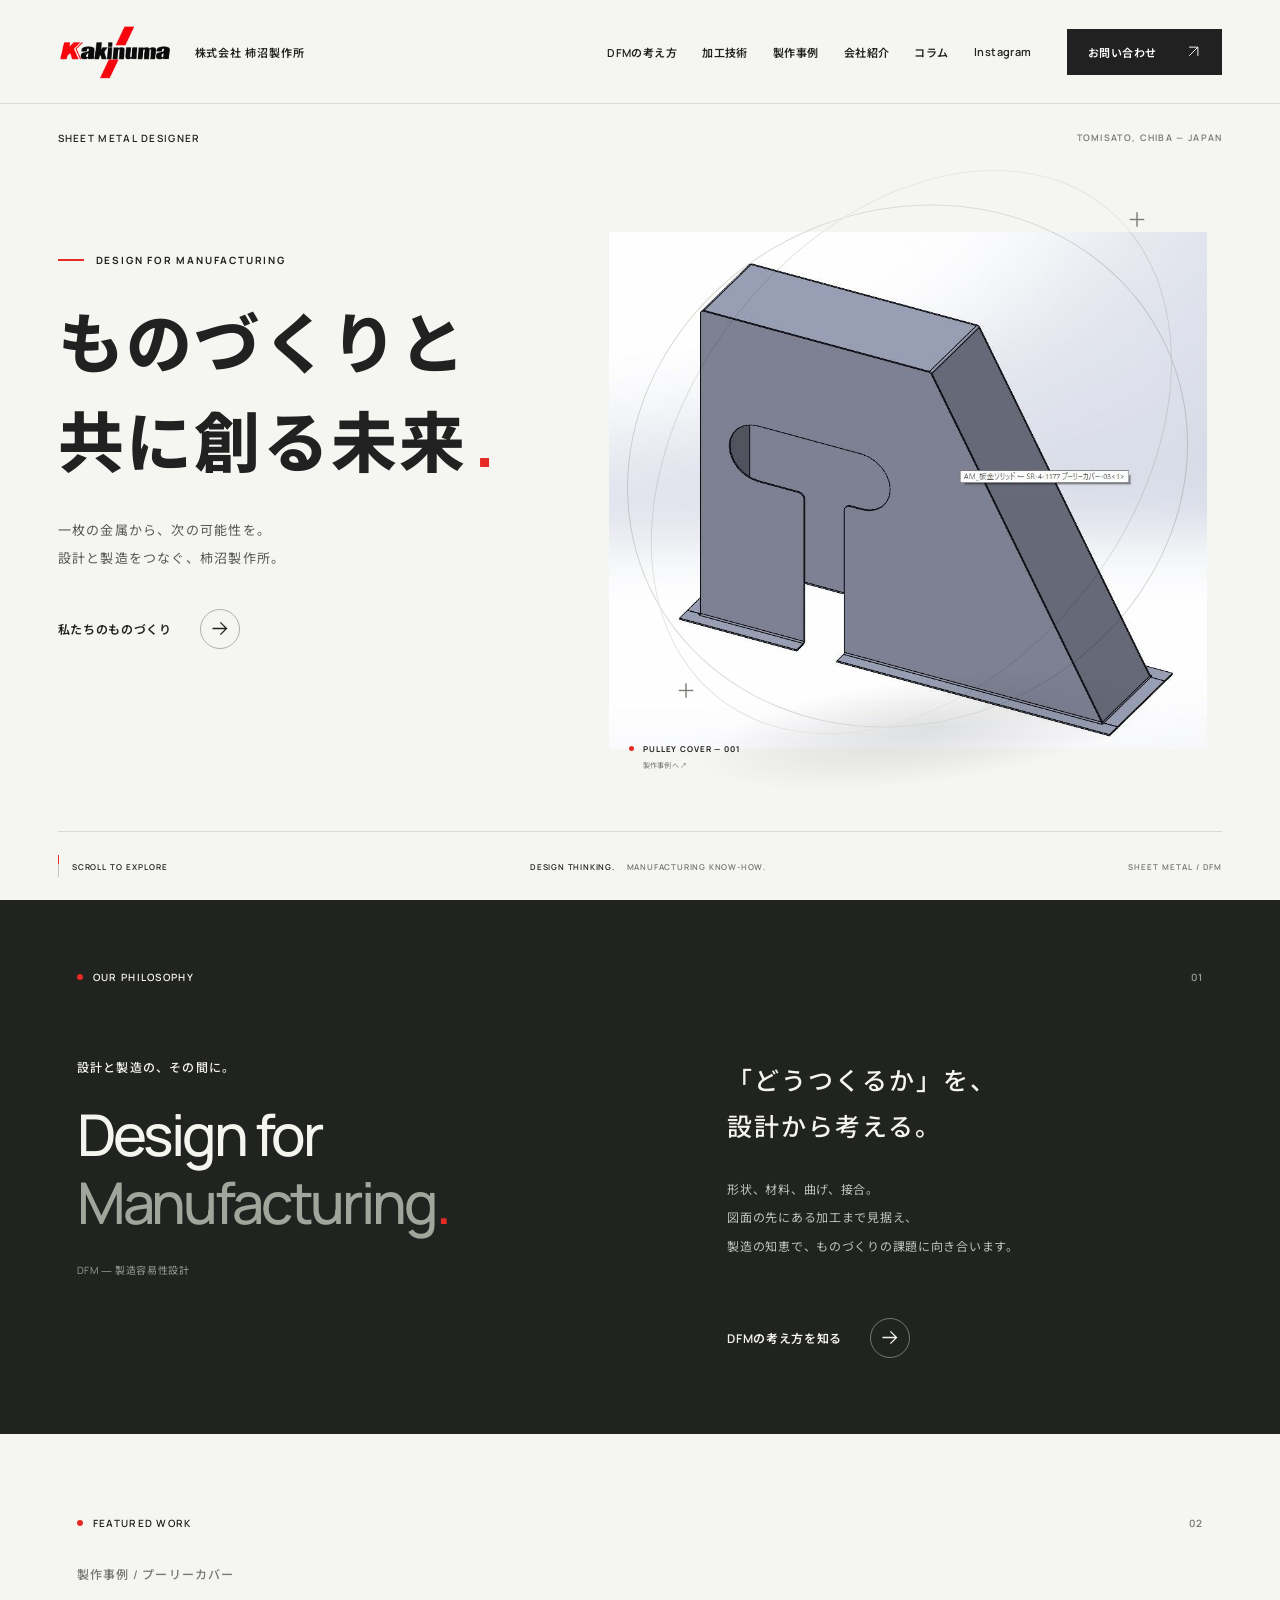
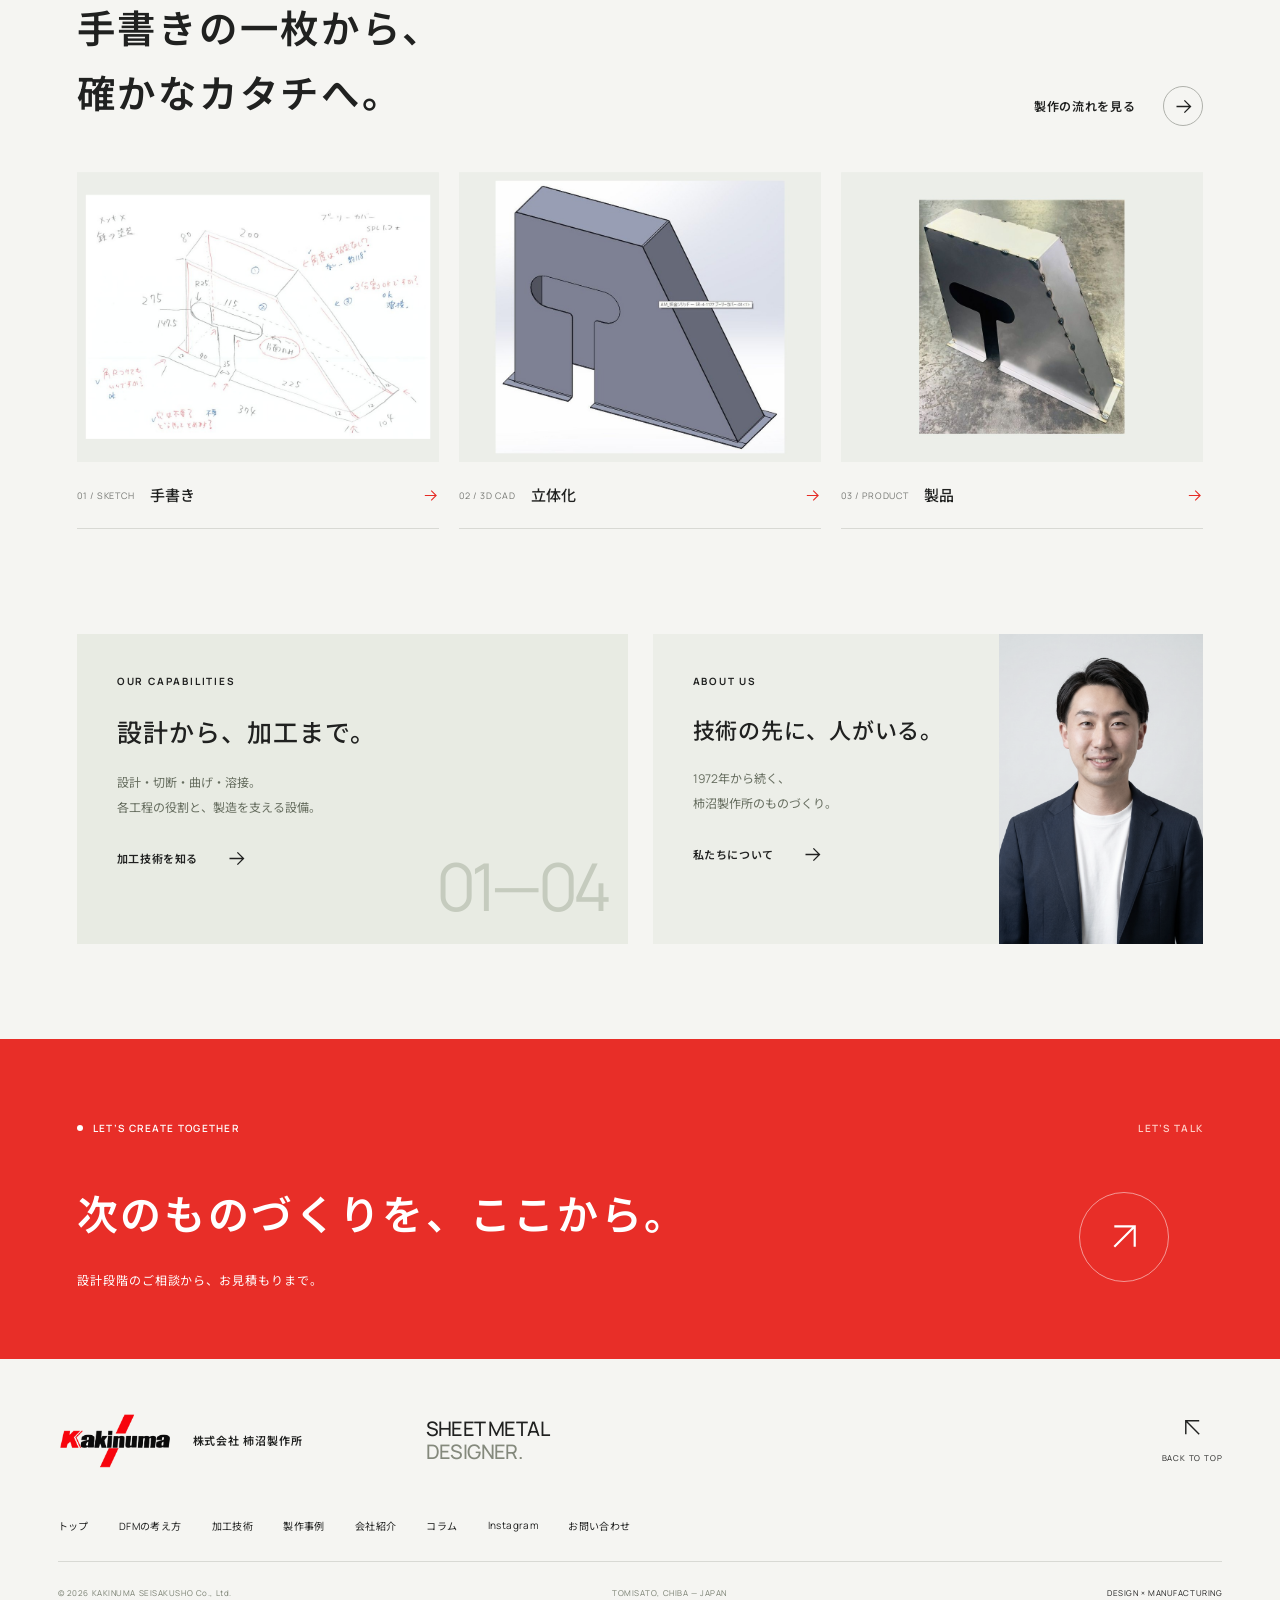
==== commit b50333b3: "コラム1本目を本公開：ナビ・一覧・会社紹介リンク・sitemap・llms.txtに追加 社長確認済み（2026-11-04）。記事のnoindexを外した。  Co-Authored-By: Cla" ====
--- a/index.html
+++ b/index.html
@@ -1 +1 @@
-<!DOCTYPE html><html lang="ja"><head><meta charset="UTF-8"/><meta name="viewport" content="width=device-width, initial-scale=1.0"/><meta name="theme-color" content="#f5f5f2"/><title>株式会社柿沼製作所 | Sheet Metal Designer</title><meta name="description" content="ものづくりと共に創る未来。設計と製造をつなぐ、千葉県富里市の柿沼製作所。DFMの考え方から加工技術、プーリーカバーの製作事例まで。"/><meta property="og:title" content="株式会社柿沼製作所 | Sheet Metal Designer"/><meta property="og:description" content="ものづくりと共に創る未来。設計と製造をつなぐ、千葉県富里市の柿沼製作所。DFMの考え方から加工技術、プーリーカバーの製作事例まで。"/><meta property="og:type" content="website"/><meta property="og:locale" content="ja_JP"/><link rel="icon" type="image/svg+xml" href="/static/favicon.svg"/><link rel="preconnect" href="https://fonts.googleapis.com"/><link rel="preconnect" href="https://fonts.gstatic.com" crossorigin="anonymous"/><link href="https://fonts.googleapis.com/css2?family=Manrope:wght@400;500;600;700;800&amp;family=Noto+Sans+JP:wght@400;500;600;700;800;900&amp;display=swap" rel="stylesheet"/><link href="/static/style.css" rel="stylesheet"/><link rel="canonical" href="https://kakinumass.com/"/><meta property="og:url" content="https://kakinumass.com/"/><meta property="og:image" content="https://kakinumass.com/static/pulley-product-card.jpg"/><meta property="og:site_name" content="株式会社柿沼製作所"/><script type="application/ld+json">{"@context":"https://schema.org","@type":"Organization","name":"株式会社柿沼製作所","url":"https://kakinumass.com/","logo":"https://kakinumass.com/static/kakinuma-logo.png","foundingDate":"1972-09","telephone":"+81-476-93-3730","email":"contact@kakinumass.co.jp","address":{"@type":"PostalAddress","postalCode":"286-0212","addressRegion":"千葉県","addressLocality":"富里市","streetAddress":"十倉302-42","addressCountry":"JP"},"sameAs":["https://www.instagram.com/kakinumass/"]}</script></head><body><a class="skip-link" href="#main">本文へスキップ</a><header id="site-header" class="site-header"><a href="/" class="brand" aria-label="柿沼製作所 トップ"><img src="/static/kakinuma-logo.png" alt="Kakinuma" width="717" height="348"/><span>株式会社 柿沼製作所</span></a><nav id="main-navigation" aria-label="メインナビゲーション"><a href="/dfm">DFMの考え方</a><a href="/technology">加工技術</a><a href="/works">製作事例</a><a href="/about">会社紹介</a><a href="/instagram">Instagram</a><a href="/contact" class="nav-contact">お問い合わせ<svg viewBox="0 0 24 24" fill="none" aria-hidden="true"><path d="M5 19 19 5M5 5h14v14" stroke="currentColor" stroke-width="1.5"></path></svg></a></nav><button id="menu-toggle" class="menu-toggle" aria-label="メニューを開く" aria-expanded="false" aria-controls="main-navigation"><span></span><span></span></button></header><main id="main"><section id="hero" class="hero" aria-labelledby="hero-title"><div class="hero-topline"><span>SHEET METAL DESIGNER</span><span>TOMISATO, CHIBA — JAPAN</span></div><div class="hero-copy"><p class="eyebrow"><span class="red-line"></span>DESIGN FOR MANUFACTURING</p><h1 id="hero-title">ものづくりと<br/>共に創る<span class="future-word">未来<span class="red-period">.</span></span></h1><p class="hero-description">一枚の金属から、次の可能性を。<br/>設計と製造をつなぐ、柿沼製作所。</p><a class="text-link" href="/dfm">私たちのものづくり<span class="circle-arrow"><svg viewBox="0 0 24 24" fill="none" aria-hidden="true"><path d="M4 12h16M13 5l7 7-7 7" stroke="currentColor" stroke-width="1.5"></path></svg></span></a></div><div id="sculpture-stage" class="sculpture-stage pulley-stage"><div class="orbit orbit-one"></div><div class="orbit orbit-two"></div><span class="technical-mark mark-top">＋</span><span class="technical-mark mark-bottom">＋</span><div class="sculpture-fallback" aria-hidden="true"><img src="/static/pulley-cad.jpg" alt=""/></div><div id="metal-canvas" role="img" aria-label="提供されたプーリーカバーの資料をもとに形状を再現したWeb表示用3Dモデル。製造用CADではありません。"></div><a href="/works" class="model-label"><span class="red-dot"></span><span>PULLEY COVER — 001<br/><small>製作事例へ ↗</small></span></a><div class="model-controls" role="group" aria-label="モデルの表示切り替え"><button type="button" id="view-auto" class="active" aria-pressed="true" aria-label="スクロール連動表示に戻す">AUTO</button><button type="button" id="view-form" class="active" aria-pressed="true">FORM</button><button type="button" id="view-structure" aria-pressed="false">STRUCTURE</button><button type="button" id="motion-toggle" aria-label="アニメーションを停止" aria-pressed="false">Ⅱ</button></div></div><div class="hero-bottom"><a href="#philosophy" class="scroll-cue"><span class="scroll-line"></span>SCROLL TO EXPLORE</a><p>DESIGN THINKING. <span>MANUFACTURING KNOW-HOW.</span></p><span class="hero-index">SHEET METAL / DFM</span></div></section><section id="philosophy" class="philosophy section-space home-philosophy"><p class="section-label"><span class="red-dot"></span>OUR PHILOSOPHY<span class="section-number">01</span></p><div class="philosophy-grid"><div><p class="section-kicker">設計と製造の、その間に。</p><h2>Design for<br/><span>Manufacturing</span><span class="red-period">.</span></h2><p class="dfm-caption">DFM ― 製造容易性設計</p></div><div class="philosophy-copy"><h3>「どうつくるか」を、<br/>設計から考える。</h3><p>形状、材料、曲げ、接合。<br/>図面の先にある加工まで見据え、<br/>製造の知恵で、ものづくりの課題に向き合います。</p><a class="text-link" href="/dfm">DFMの考え方を知る<span class="circle-arrow"><svg viewBox="0 0 24 24" fill="none" aria-hidden="true"><path d="M4 12h16M13 5l7 7-7 7" stroke="currentColor" stroke-width="1.5"></path></svg></span></a></div></div></section><section class="section-space home-case"><p class="section-label"><span class="red-dot"></span>FEATURED WORK<span class="section-number">02</span></p><div class="section-heading"><div><p class="section-kicker">製作事例 / プーリーカバー</p><h2>手書きの一枚から、<br/>確かなカタチへ。</h2></div><a class="text-link" href="/works">製作の流れを見る<span class="circle-arrow"><svg viewBox="0 0 24 24" fill="none" aria-hidden="true"><path d="M4 12h16M13 5l7 7-7 7" stroke="currentColor" stroke-width="1.5"></path></svg></span></a></div><a href="/works" class="case-triptych" aria-label="プーリーカバーの製作事例を見る"><figure><div class="triptych-image sketch"><img src="/static/pulley-sketch-card.jpg" alt="プーリーカバーの手書き・全体像" width="1000" height="800" loading="lazy"/></div><figcaption><span>01 / SKETCH</span><strong>手書き</strong><svg viewBox="0 0 24 24" fill="none" aria-hidden="true"><path d="M4 12h16M13 5l7 7-7 7" stroke="currentColor" stroke-width="1.5"></path></svg></figcaption></figure><figure><div class="triptych-image cad"><img src="/static/pulley-cad-card.jpg" alt="プーリーカバーの立体化・全体像" width="1000" height="800" loading="lazy"/></div><figcaption><span>02 / 3D CAD</span><strong>立体化</strong><svg viewBox="0 0 24 24" fill="none" aria-hidden="true"><path d="M4 12h16M13 5l7 7-7 7" stroke="currentColor" stroke-width="1.5"></path></svg></figcaption></figure><figure><div class="triptych-image product"><img src="/static/pulley-product-card.jpg" alt="プーリーカバーの製品・全体像" width="1000" height="800" loading="lazy"/></div><figcaption><span>03 / PRODUCT</span><strong>製品</strong><svg viewBox="0 0 24 24" fill="none" aria-hidden="true"><path d="M4 12h16M13 5l7 7-7 7" stroke="currentColor" stroke-width="1.5"></path></svg></figcaption></figure></a></section><section class="home-directory section-space"><a href="/technology" class="directory-card"><p class="eyebrow">OUR CAPABILITIES</p><h2>設計から、加工まで。</h2><p>設計・切断・曲げ・溶接。<br/>各工程の役割と、製造を支える設備。</p><span class="text-link">加工技術を知る<svg viewBox="0 0 24 24" fill="none" aria-hidden="true"><path d="M4 12h16M13 5l7 7-7 7" stroke="currentColor" stroke-width="1.5"></path></svg></span><span class="directory-number">01—04</span></a><a href="/about" class="directory-card company-directory"><div><p class="eyebrow">ABOUT US</p><h2>技術の先に、人がいる。</h2><p>1972年から続く、<br/>柿沼製作所のものづくり。</p><span class="text-link">私たちについて<svg viewBox="0 0 24 24" fill="none" aria-hidden="true"><path d="M4 12h16M13 5l7 7-7 7" stroke="currentColor" stroke-width="1.5"></path></svg></span></div><img src="/static/president.jpg" alt="代表取締役 柿沼一成" loading="lazy"/></a></section><section class="contact compact-contact section-space"><p class="section-label"><span class="red-dot"></span>LET’S CREATE TOGETHER<span class="section-number">LET’S TALK</span></p><div class="contact-heading"><div><h2>次のものづくりを、ここから。</h2><p>設計段階のご相談から、お見積もりまで。</p></div><a href="/contact" class="contact-arrow" aria-label="お問い合わせページへ"><svg viewBox="0 0 24 24" fill="none" aria-hidden="true"><path d="M5 19 19 5M5 5h14v14" stroke="currentColor" stroke-width="1.5"></path></svg></a></div></section></main><footer class="site-footer"><div class="footer-top"><a href="/" class="brand footer-brand" aria-label="柿沼製作所 トップ"><img src="/static/kakinuma-logo.png" alt="Kakinuma" width="717" height="348"/><span>株式会社 柿沼製作所</span></a><p>SHEET METAL<br/><strong>DESIGNER.</strong></p><a href="#site-header" class="back-top" aria-label="ページの先頭へ"><svg viewBox="0 0 24 24" fill="none" aria-hidden="true"><path d="M5 19 19 5M5 5h14v14" stroke="currentColor" stroke-width="1.5"></path></svg>BACK TO TOP</a></div><nav class="footer-nav" aria-label="フッターナビゲーション"><a href="/">トップ</a><a href="/dfm">DFMの考え方</a><a href="/technology">加工技術</a><a href="/works">製作事例</a><a href="/about">会社紹介</a><a href="/instagram">Instagram</a><a href="/contact">お問い合わせ</a></nav><div class="footer-bottom"><span>© 2026 KAKINUMA SEISAKUSHO Co., Ltd.</span><span>TOMISATO, CHIBA — JAPAN</span><span>DESIGN × MANUFACTURING</span></div></footer><script src="/static/app.js" defer=""></script><script type="module" src="/static/sculpture.js"></script></body></html>+<!DOCTYPE html><html lang="ja"><head><meta charset="UTF-8"/><meta name="viewport" content="width=device-width, initial-scale=1.0"/><meta name="theme-color" content="#f5f5f2"/><title>株式会社柿沼製作所 | Sheet Metal Designer</title><meta name="description" content="ものづくりと共に創る未来。設計と製造をつなぐ、千葉県富里市の柿沼製作所。DFMの考え方から加工技術、プーリーカバーの製作事例まで。"/><meta property="og:title" content="株式会社柿沼製作所 | Sheet Metal Designer"/><meta property="og:description" content="ものづくりと共に創る未来。設計と製造をつなぐ、千葉県富里市の柿沼製作所。DFMの考え方から加工技術、プーリーカバーの製作事例まで。"/><meta property="og:type" content="website"/><meta property="og:locale" content="ja_JP"/><link rel="icon" type="image/svg+xml" href="/static/favicon.svg"/><link rel="preconnect" href="https://fonts.googleapis.com"/><link rel="preconnect" href="https://fonts.gstatic.com" crossorigin="anonymous"/><link href="https://fonts.googleapis.com/css2?family=Manrope:wght@400;500;600;700;800&amp;family=Noto+Sans+JP:wght@400;500;600;700;800;900&amp;display=swap" rel="stylesheet"/><link href="/static/style.css" rel="stylesheet"/><link rel="canonical" href="https://kakinumass.com/"/><meta property="og:url" content="https://kakinumass.com/"/><meta property="og:image" content="https://kakinumass.com/static/pulley-product-card.jpg"/><meta property="og:site_name" content="株式会社柿沼製作所"/><script type="application/ld+json">{"@context":"https://schema.org","@type":"Organization","@id":"https://kakinumass.com/#organization","name":"株式会社柿沼製作所","url":"https://kakinumass.com/","logo":"https://kakinumass.com/static/kakinuma-logo.png","foundingDate":"1972-09","telephone":"+81-476-93-3730","email":"contact@kakinumass.co.jp","address":{"@type":"PostalAddress","postalCode":"286-0212","addressRegion":"千葉県","addressLocality":"富里市","streetAddress":"十倉302-42","addressCountry":"JP"},"sameAs":["https://www.instagram.com/kakinumass/"]}</script></head><body><a class="skip-link" href="#main">本文へスキップ</a><header id="site-header" class="site-header"><a href="/" class="brand" aria-label="柿沼製作所 トップ"><img src="/static/kakinuma-logo.png" alt="Kakinuma" width="717" height="348"/><span>株式会社 柿沼製作所</span></a><nav id="main-navigation" aria-label="メインナビゲーション"><a href="/dfm">DFMの考え方</a><a href="/technology">加工技術</a><a href="/works">製作事例</a><a href="/about">会社紹介</a><a href="/column">コラム</a><a href="/instagram">Instagram</a><a href="/contact" class="nav-contact">お問い合わせ<svg viewBox="0 0 24 24" fill="none" aria-hidden="true"><path d="M5 19 19 5M5 5h14v14" stroke="currentColor" stroke-width="1.5"></path></svg></a></nav><button id="menu-toggle" class="menu-toggle" aria-label="メニューを開く" aria-expanded="false" aria-controls="main-navigation"><span></span><span></span></button></header><main id="main"><section id="hero" class="hero" aria-labelledby="hero-title"><div class="hero-topline"><span>SHEET METAL DESIGNER</span><span>TOMISATO, CHIBA — JAPAN</span></div><div class="hero-copy"><p class="eyebrow"><span class="red-line"></span>DESIGN FOR MANUFACTURING</p><h1 id="hero-title">ものづくりと<br/>共に創る<span class="future-word">未来<span class="red-period">.</span></span></h1><p class="hero-description">一枚の金属から、次の可能性を。<br/>設計と製造をつなぐ、柿沼製作所。</p><a class="text-link" href="/dfm">私たちのものづくり<span class="circle-arrow"><svg viewBox="0 0 24 24" fill="none" aria-hidden="true"><path d="M4 12h16M13 5l7 7-7 7" stroke="currentColor" stroke-width="1.5"></path></svg></span></a></div><div id="sculpture-stage" class="sculpture-stage pulley-stage"><div class="orbit orbit-one"></div><div class="orbit orbit-two"></div><span class="technical-mark mark-top">＋</span><span class="technical-mark mark-bottom">＋</span><div class="sculpture-fallback" aria-hidden="true"><img src="/static/pulley-cad.jpg" alt=""/></div><div id="metal-canvas" role="img" aria-label="提供されたプーリーカバーの資料をもとに形状を再現したWeb表示用3Dモデル。製造用CADではありません。"></div><a href="/works" class="model-label"><span class="red-dot"></span><span>PULLEY COVER — 001<br/><small>製作事例へ ↗</small></span></a><div class="model-controls" role="group" aria-label="モデルの表示切り替え"><button type="button" id="view-auto" class="active" aria-pressed="true" aria-label="スクロール連動表示に戻す">AUTO</button><button type="button" id="view-form" class="active" aria-pressed="true">FORM</button><button type="button" id="view-structure" aria-pressed="false">STRUCTURE</button><button type="button" id="motion-toggle" aria-label="アニメーションを停止" aria-pressed="false">Ⅱ</button></div></div><div class="hero-bottom"><a href="#philosophy" class="scroll-cue"><span class="scroll-line"></span>SCROLL TO EXPLORE</a><p>DESIGN THINKING. <span>MANUFACTURING KNOW-HOW.</span></p><span class="hero-index">SHEET METAL / DFM</span></div></section><section id="philosophy" class="philosophy section-space home-philosophy"><p class="section-label"><span class="red-dot"></span>OUR PHILOSOPHY<span class="section-number">01</span></p><div class="philosophy-grid"><div><p class="section-kicker">設計と製造の、その間に。</p><h2>Design for<br/><span>Manufacturing</span><span class="red-period">.</span></h2><p class="dfm-caption">DFM ― 製造容易性設計</p></div><div class="philosophy-copy"><h3>「どうつくるか」を、<br/>設計から考える。</h3><p>形状、材料、曲げ、接合。<br/>図面の先にある加工まで見据え、<br/>製造の知恵で、ものづくりの課題に向き合います。</p><a class="text-link" href="/dfm">DFMの考え方を知る<span class="circle-arrow"><svg viewBox="0 0 24 24" fill="none" aria-hidden="true"><path d="M4 12h16M13 5l7 7-7 7" stroke="currentColor" stroke-width="1.5"></path></svg></span></a></div></div></section><section class="section-space home-case"><p class="section-label"><span class="red-dot"></span>FEATURED WORK<span class="section-number">02</span></p><div class="section-heading"><div><p class="section-kicker">製作事例 / プーリーカバー</p><h2>手書きの一枚から、<br/>確かなカタチへ。</h2></div><a class="text-link" href="/works">製作の流れを見る<span class="circle-arrow"><svg viewBox="0 0 24 24" fill="none" aria-hidden="true"><path d="M4 12h16M13 5l7 7-7 7" stroke="currentColor" stroke-width="1.5"></path></svg></span></a></div><a href="/works" class="case-triptych" aria-label="プーリーカバーの製作事例を見る"><figure><div class="triptych-image sketch"><img src="/static/pulley-sketch-card.jpg" alt="プーリーカバーの手書き・全体像" width="1000" height="800" loading="lazy"/></div><figcaption><span>01 / SKETCH</span><strong>手書き</strong><svg viewBox="0 0 24 24" fill="none" aria-hidden="true"><path d="M4 12h16M13 5l7 7-7 7" stroke="currentColor" stroke-width="1.5"></path></svg></figcaption></figure><figure><div class="triptych-image cad"><img src="/static/pulley-cad-card.jpg" alt="プーリーカバーの立体化・全体像" width="1000" height="800" loading="lazy"/></div><figcaption><span>02 / 3D CAD</span><strong>立体化</strong><svg viewBox="0 0 24 24" fill="none" aria-hidden="true"><path d="M4 12h16M13 5l7 7-7 7" stroke="currentColor" stroke-width="1.5"></path></svg></figcaption></figure><figure><div class="triptych-image product"><img src="/static/pulley-product-card.jpg" alt="プーリーカバーの製品・全体像" width="1000" height="800" loading="lazy"/></div><figcaption><span>03 / PRODUCT</span><strong>製品</strong><svg viewBox="0 0 24 24" fill="none" aria-hidden="true"><path d="M4 12h16M13 5l7 7-7 7" stroke="currentColor" stroke-width="1.5"></path></svg></figcaption></figure></a></section><section class="home-directory section-space"><a href="/technology" class="directory-card"><p class="eyebrow">OUR CAPABILITIES</p><h2>設計から、加工まで。</h2><p>設計・切断・曲げ・溶接。<br/>各工程の役割と、製造を支える設備。</p><span class="text-link">加工技術を知る<svg viewBox="0 0 24 24" fill="none" aria-hidden="true"><path d="M4 12h16M13 5l7 7-7 7" stroke="currentColor" stroke-width="1.5"></path></svg></span><span class="directory-number">01—04</span></a><a href="/about" class="directory-card company-directory"><div><p class="eyebrow">ABOUT US</p><h2>技術の先に、人がいる。</h2><p>1972年から続く、<br/>柿沼製作所のものづくり。</p><span class="text-link">私たちについて<svg viewBox="0 0 24 24" fill="none" aria-hidden="true"><path d="M4 12h16M13 5l7 7-7 7" stroke="currentColor" stroke-width="1.5"></path></svg></span></div><img src="/static/president.jpg" alt="代表取締役 柿沼一成" loading="lazy"/></a></section><section class="contact compact-contact section-space"><p class="section-label"><span class="red-dot"></span>LET’S CREATE TOGETHER<span class="section-number">LET’S TALK</span></p><div class="contact-heading"><div><h2>次のものづくりを、ここから。</h2><p>設計段階のご相談から、お見積もりまで。</p></div><a href="/contact" class="contact-arrow" aria-label="お問い合わせページへ"><svg viewBox="0 0 24 24" fill="none" aria-hidden="true"><path d="M5 19 19 5M5 5h14v14" stroke="currentColor" stroke-width="1.5"></path></svg></a></div></section></main><footer class="site-footer"><div class="footer-top"><a href="/" class="brand footer-brand" aria-label="柿沼製作所 トップ"><img src="/static/kakinuma-logo.png" alt="Kakinuma" width="717" height="348"/><span>株式会社 柿沼製作所</span></a><p>SHEET METAL<br/><strong>DESIGNER.</strong></p><a href="#site-header" class="back-top" aria-label="ページの先頭へ"><svg viewBox="0 0 24 24" fill="none" aria-hidden="true"><path d="M5 19 19 5M5 5h14v14" stroke="currentColor" stroke-width="1.5"></path></svg>BACK TO TOP</a></div><nav class="footer-nav" aria-label="フッターナビゲーション"><a href="/">トップ</a><a href="/dfm">DFMの考え方</a><a href="/technology">加工技術</a><a href="/works">製作事例</a><a href="/about">会社紹介</a><a href="/column">コラム</a><a href="/instagram">Instagram</a><a href="/contact">お問い合わせ</a></nav><div class="footer-bottom"><span>© 2026 KAKINUMA SEISAKUSHO Co., Ltd.</span><span>TOMISATO, CHIBA — JAPAN</span><span>DESIGN × MANUFACTURING</span></div></footer><script src="/static/app.js" defer=""></script><script type="module" src="/static/sculpture.js"></script></body></html>
--- a/static/style.css
+++ b/static/style.css
@@ -126,3 +126,117 @@
   .motion-ready .motion-reveal{opacity:1;transform:none;clip-path:none}
   .motion-ready .motion-drawing .draw-path,.motion-ready .motion-drawing.visible .draw-path{stroke-dasharray:none;stroke-dashoffset:0;transition:none}
   html{scroll-behavior:auto}*,*:before,*:after{animation-duration:.01ms!important;animation-iteration-count:1!important;transition-duration:.01ms!important}.js-ready .reveal{opacity:1;transform:none}}
+
+/* column */
+.column-hero h1{font-size:clamp(26px,3vw,44px);line-height:1.6;letter-spacing:.04em}
+.column-meta{font-size:11px;letter-spacing:.06em;color:var(--muted);margin-top:18px}
+.column-article{max-width:800px;margin:0 auto;padding-top:60px;font-family:var(--font-jp)}
+.column-article h2{font-size:24px;line-height:1.6;font-weight:700;margin:68px 0 22px;padding-top:26px;border-top:1px solid var(--line)}
+.column-article h3{font-size:17px;line-height:1.7;font-weight:700;margin:38px 0 12px}
+.column-article p{font-size:15px;line-height:2.05;letter-spacing:.02em;margin:0 0 18px}
+.column-article a{color:var(--red);text-decoration:underline;text-underline-offset:3px}
+.column-answer{background:#fff;border-left:3px solid var(--red);padding:26px 28px}
+.column-answer p:last-child{margin:0}
+.column-answer-label{font-size:12px!important;font-weight:700;letter-spacing:.08em;margin-bottom:10px!important}
+.column-table{width:100%;min-width:520px;border-collapse:collapse;font-size:14px;line-height:1.7;margin:10px 0 0}
+.column-table caption{text-align:left;font-size:12px;color:var(--muted);padding-bottom:8px}
+.column-table th,.column-table td{border-bottom:1px solid var(--line);padding:12px 10px;text-align:left;vertical-align:top}
+.column-table th{font-weight:700;font-size:12px}
+.column-photos{display:grid;grid-template-columns:1fr 1fr;gap:18px;margin:24px 0 8px}
+.column-photos figure{margin:0}
+.column-photos img{display:block;width:100%;height:auto;aspect-ratio:3/4;object-fit:cover}
+.column-photos figcaption{font-size:12px;color:var(--muted);margin-top:8px}
+.column-checks li{font-size:15px;line-height:1.95}
+.column-checks li:before{top:27px}
+.column-company{background:#fff;padding:6px 28px 14px;margin-top:68px}
+.column-company h2{border:0;margin:22px 0 10px;font-size:17px;padding:0}
+.column-sources h2{font-size:17px}
+.column-sources ul{padding-left:18px;margin:0}
+.column-sources li{font-size:12px;line-height:1.9;margin-bottom:6px}
+.column-related{font-size:12px;line-height:1.9;margin:18px 0 0}
+.column-related a{color:var(--red);text-decoration:underline;text-underline-offset:3px}
+.column-list{list-style:none;margin:0;padding:0}
+.column-list li{border-top:1px solid var(--line)}
+.column-list li:last-child{border-bottom:1px solid var(--line)}
+.column-list a{display:grid;grid-template-columns:150px 1fr;gap:26px;align-items:start;padding:30px 0}
+.column-list img{display:block;width:100%;height:auto;aspect-ratio:1/1;object-fit:cover}
+.column-list small{display:block;font-size:11px;letter-spacing:.06em;color:var(--muted);margin-bottom:8px}
+.column-list strong{display:block;font-family:var(--font-jp);font-size:19px;line-height:1.7;font-weight:700;margin-bottom:8px}
+.column-list span{display:block;font-size:13px;line-height:2;color:#585b55}
+@media(max-width:760px){.column-hero h1{font-size:22px}.column-article{padding-top:38px}.column-article h2{font-size:20px;margin-top:52px}.column-article h3{font-size:16px}.column-article p,.column-checks li{font-size:14px}.column-answer,.column-company{padding-left:18px;padding-right:18px}.column-list a{grid-template-columns:90px 1fr;gap:16px;padding:22px 0}.column-list strong{font-size:16px}.column-list span{display:none}}
+
+/* column-company */
+.column-table tbody th{width:8em;font-weight:700;font-size:13px}
+.column-quote{margin:0 0 18px;padding:4px 0 4px 22px;border-left:2px solid var(--line)}
+.column-quote p{margin:0}
+.column-portrait{display:grid;grid-template-columns:120px 1fr;gap:22px;align-items:start}
+.column-portrait img{display:block;width:100%;height:auto;aspect-ratio:3/4;object-fit:cover}
+@media(max-width:760px){.column-portrait{grid-template-columns:80px 1fr;gap:14px}}
+/* PCは見出し左・本文右の2列（他ページの会社概要と同じ幅を使う） */
+.column-side{font-family:var(--font-en,inherit);font-size:11px;font-weight:700;letter-spacing:.12em;color:var(--muted);margin:0 0 14px}
+@media(min-width:1025px){
+.column-article.column-wide{max-width:none;margin:0;padding-top:72px}
+.column-wide .column-section{display:grid;grid-template-columns:minmax(0,4fr) minmax(0,8fr);column-gap:6%;align-items:start;border-top:1px solid var(--line);padding-top:52px;margin-top:76px}
+.column-wide .column-section.column-lead{border-top:0;padding-top:0;margin-top:0}
+.column-wide .column-section>h2,.column-wide .column-section>.column-side{position:sticky;top:120px;margin:0;padding:0;border:0}
+.column-wide .column-section>h2{font-size:22px;line-height:1.7;text-wrap:balance;word-break:auto-phrase}
+.column-wide .column-body{max-width:780px}
+.column-wide .column-body>:first-child{margin-top:0}
+.column-wide .column-section>.column-fig{grid-column:1/-1;margin:44px 0 0}
+.column-wide .column-company{background:none;padding:52px 0 0}
+.column-wide .column-company .column-body{background:#fff;padding:28px 30px 14px}
+}
+@media(max-width:1024px){.column-side{display:none}}
+/* 目次・見出し番号 */
+.column-article{counter-reset:sec}
+.column-section[id^="sec-"]>h2:before{counter-increment:sec;content:counter(sec,decimal-leading-zero);display:block;font-family:var(--font-en,inherit);font-size:12px;font-weight:700;letter-spacing:.12em;color:var(--red);margin-bottom:6px}
+.column-toc{scroll-margin-top:120px}
+.column-section[id^="sec-"]{scroll-margin-top:110px}
+.column-toc .column-body{background:#fff;padding:24px 28px}
+.column-toc-label{font-size:12px!important;font-weight:700;letter-spacing:.08em;margin:0 0 10px!important}
+.column-toc ol{margin:0;padding-left:1.6em;font-size:14px;line-height:2.1}
+.column-toc a{color:inherit!important;text-decoration:none!important}
+.column-toc a:hover{color:var(--red)!important}
+.column-summary{margin:0 0 18px;padding-left:1.2em}
+.column-summary li{font-size:15px;line-height:2;margin-bottom:8px}
+@media(max-width:1024px){.column-toc{margin-top:40px}}
+/* 図解 */
+.column-fig{margin:30px 0 34px}
+.column-fig figcaption{font-size:12px;color:var(--muted);margin-top:10px}
+.column-fig figcaption a{color:var(--muted)!important}
+.column-fig ul,.column-fig ol{list-style:none;margin:0;padding:0}
+.column-stats ul{display:grid;grid-template-columns:repeat(3,1fr);border-top:1px solid var(--ink,#202120);border-bottom:1px solid var(--line)}
+.column-stats li{padding:20px 18px 18px;border-left:1px solid var(--line)}
+.column-stats li:first-child{border-left:0;padding-left:0}
+.column-stats b{font-family:var(--font-en,inherit);font-size:44px;font-weight:500;line-height:1;letter-spacing:-.02em}
+.column-stats span{font-size:12px;font-weight:700;margin-left:4px}
+.column-stats small{display:block;font-size:12px;color:var(--muted);margin-top:10px}
+.column-flow ol{display:grid;grid-template-columns:repeat(5,minmax(0,1fr));gap:22px}
+.column-flow li{position:relative;background:#fff;padding:0 0 16px;display:flex;flex-direction:column}
+.column-flow li:not(:last-child):after{content:"";position:absolute;top:50%;right:-17px;width:10px;height:10px;border-top:2px solid var(--red);border-right:2px solid var(--red);transform:translateY(-50%) rotate(45deg)}
+.column-flow img{display:block;width:100%;height:auto;aspect-ratio:4/3;object-fit:contain;background:#f1f1ee}
+.column-flow-text:before{content:attr(data-label);display:flex;align-items:center;justify-content:center;text-align:center;aspect-ratio:4/3;background:#f1f1ee;font-family:var(--font-en,inherit);font-size:20px;font-weight:700;letter-spacing:.06em;line-height:1.3;color:var(--red);padding:0 12px}
+.column-flow b{font-family:var(--font-en,inherit);font-size:11px;font-weight:700;letter-spacing:.12em;color:var(--red);margin:14px 14px 4px}
+.column-flow strong{font-size:14px;line-height:1.6;margin:0 14px 6px}
+.column-flow span{font-size:12px;line-height:1.8;color:#585b55;margin:0 14px}
+.column-scope ol{display:grid;gap:10px}
+.column-scope li{display:grid;grid-template-columns:5.5em 1fr;align-items:center;gap:16px;padding:16px 20px;background:#fff;border-left:3px solid var(--line)}
+.column-scope li:nth-child(1){width:60%}
+.column-scope li:nth-child(2){width:80%}
+.column-scope li.is-now{border-left-color:var(--red)}
+.column-scope small{font-size:11px;font-weight:700;letter-spacing:.08em;color:var(--muted)}
+.column-scope .is-now small{color:var(--red)}
+.column-scope strong{font-size:15px;line-height:1.6;display:block}
+.column-scope span{grid-column:2;font-size:12px;color:#585b55;margin-top:-10px}
+@media(max-width:1024px){
+.column-flow ol{grid-template-columns:minmax(0,1fr);gap:26px}
+.column-flow li{display:grid;grid-template-columns:minmax(0,38%) minmax(0,1fr);grid-template-rows:auto auto 1fr;padding:0 0 12px;align-items:start}
+.column-flow li>img,.column-flow-text:before{grid-row:1/4;align-self:start}
+.column-flow-text:before{font-size:13px}
+.column-flow li:not(:last-child):after{top:auto;bottom:-19px;right:auto;left:50%;transform:translateX(-50%) rotate(135deg)}
+.column-flow b{margin-top:12px}
+.column-stats b{font-size:32px}
+.column-stats li{padding:16px 10px 14px}
+.column-scope li,.column-scope li:nth-child(1),.column-scope li:nth-child(2){width:100%}
+.column-scope li:nth-child(1){width:76%}.column-scope li:nth-child(2){width:88%}
+}
